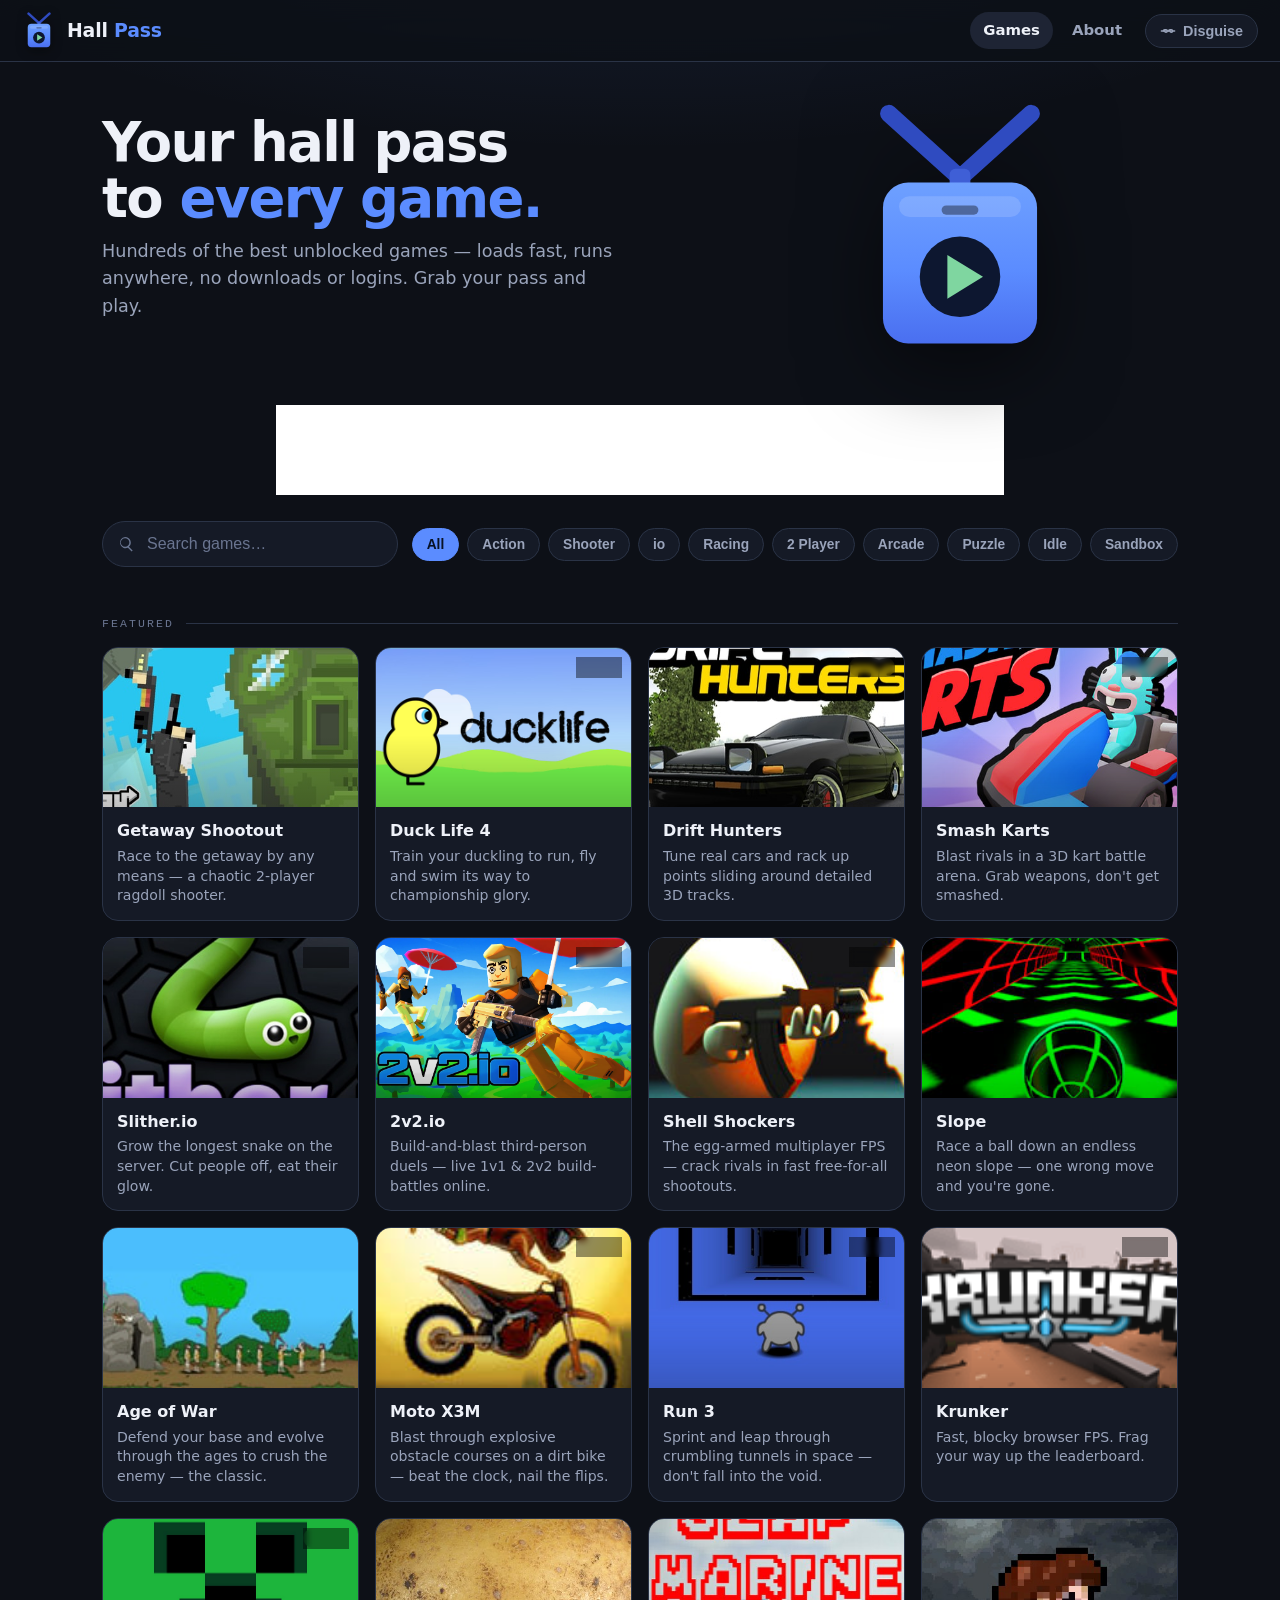
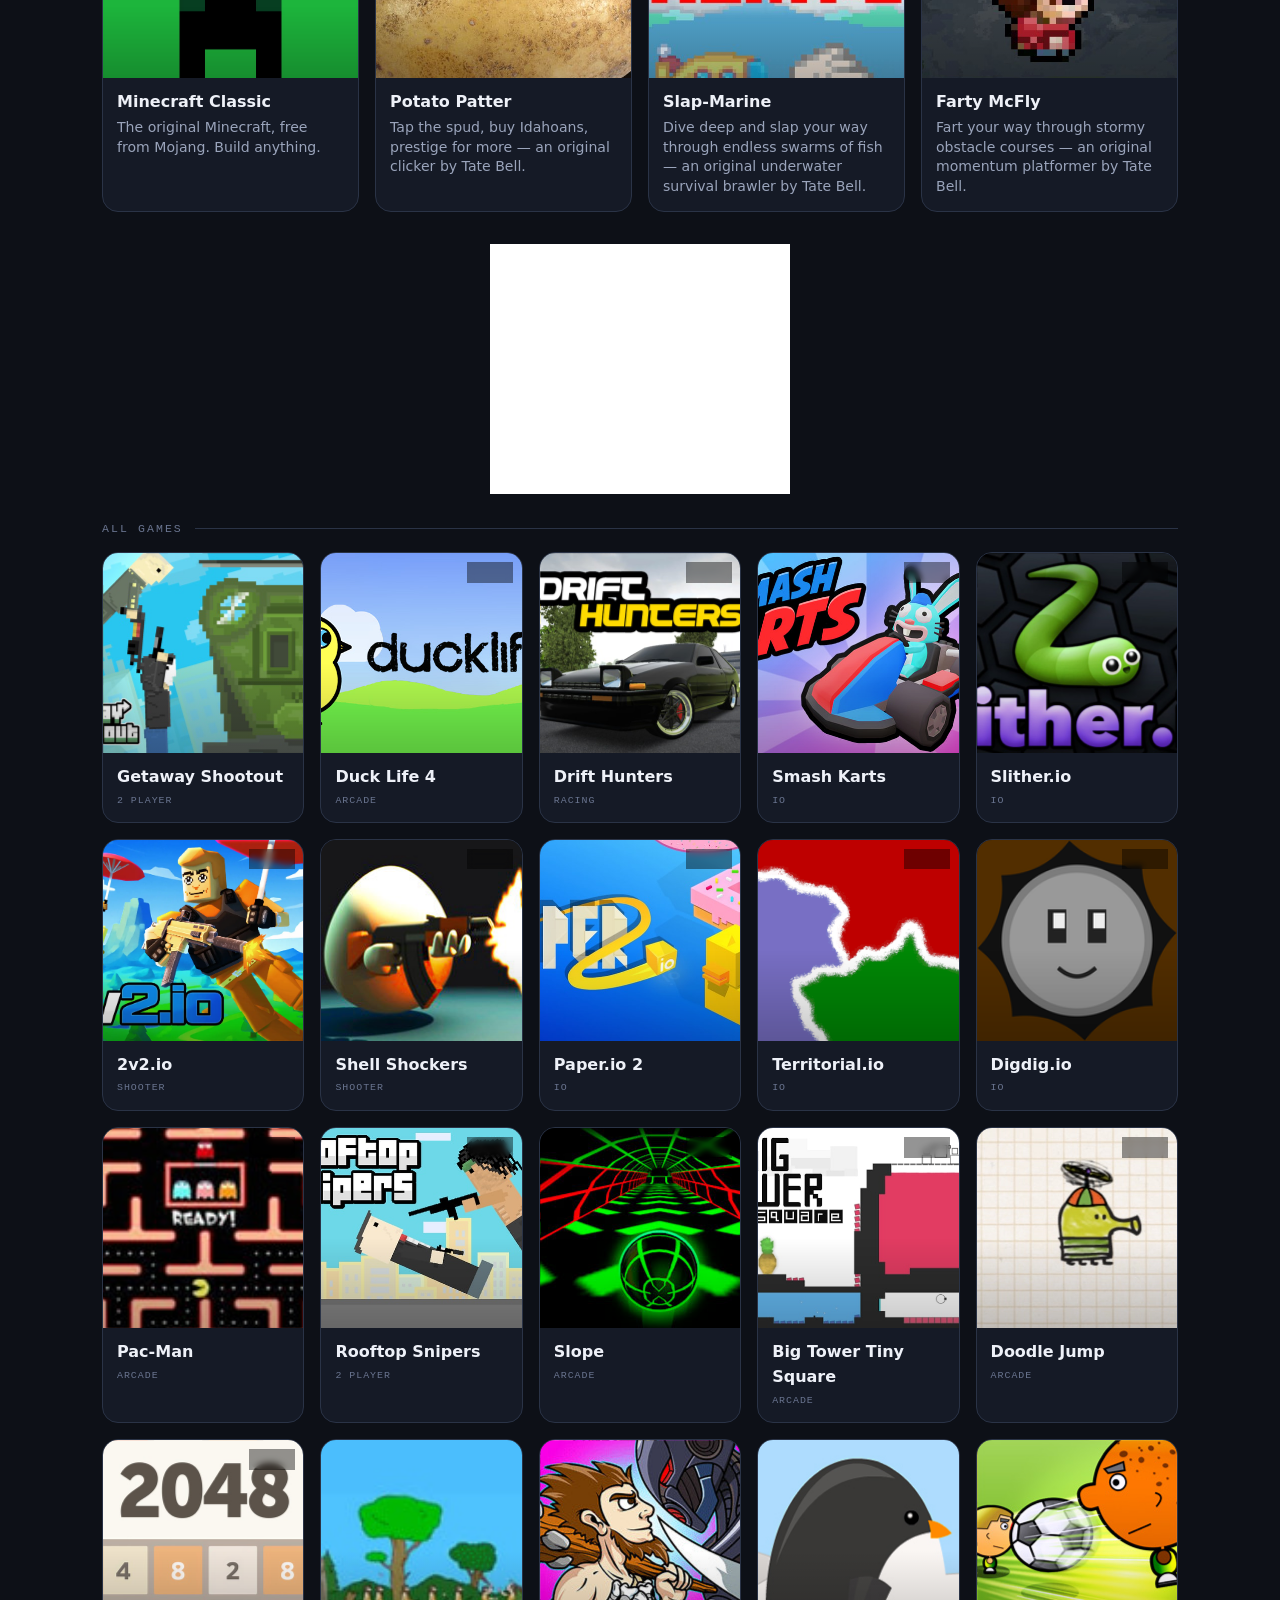
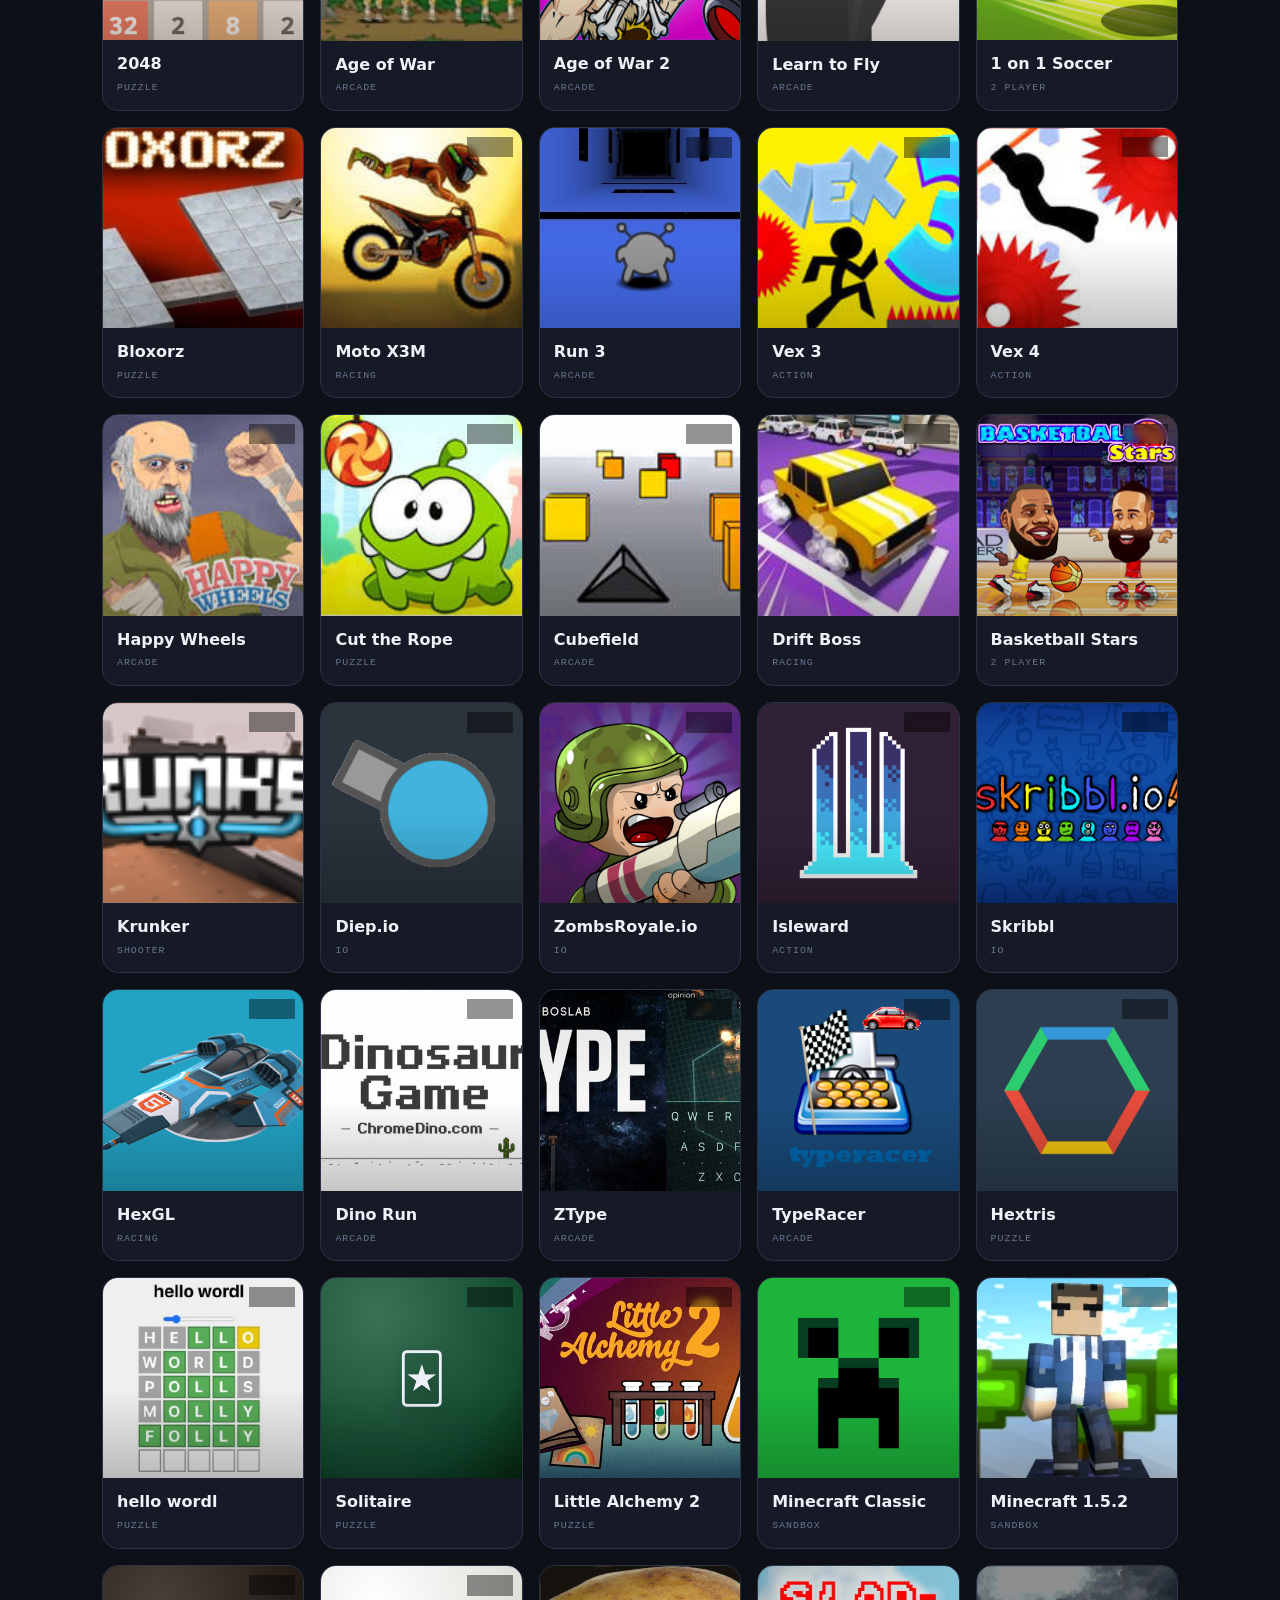
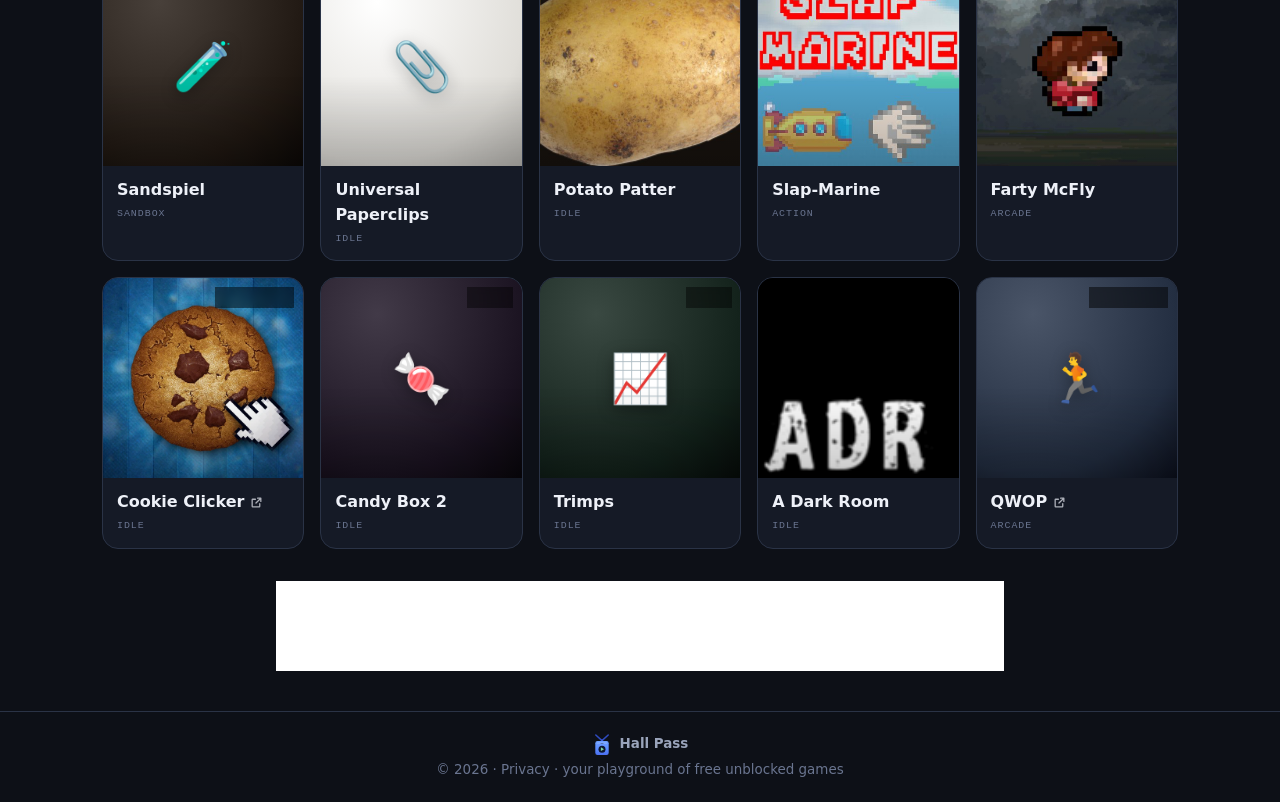
==== index.html @ b9b49747 "Slap-Marine: restore original game speed (cap loop to 20fps startscreen / 15fps gameplay — matches t" ====
<!DOCTYPE html>
<html lang="en">
<head>
  <meta charset="UTF-8" />
  <meta name="viewport" content="width=device-width, initial-scale=1.0" />


  <!-- Hall Pass = the aggressive-SEO arm of the experiment: it DOES target the
       "unblocked games" keyword (the opposite of Reddomo's deliberately neutral wording). -->
  <title>Hall Pass — Unblocked Games, Play Free Online</title>
  <meta name="description" content="Play hundreds of the best unblocked games free at Hall Pass — Getaway Shootout, Duck Life, Krunker, Minecraft Classic and more. No downloads, no sign-up, instant play." />
  <meta name="robots" content="index, follow" />
  <link rel="canonical" href="https://hallpassgames.com/" />
  <meta name="theme-color" content="#0d1017" />

  <!-- Open Graph (link previews for Discord / iMessage / social) -->
  <meta property="og:type" content="website" />
  <meta property="og:site_name" content="Hall Pass" />
  <meta property="og:title" content="Hall Pass — Unblocked Games, Free &amp; Instant" />
  <meta property="og:description" content="Hundreds of the best free unblocked games. Play instantly — no downloads, no sign-up." />
  <meta property="og:url" content="https://hallpassgames.com/" />
  <meta property="og:image" content="https://hallpassgames.com/assets/og.png" />
  <meta property="og:image:width" content="1200" />
  <meta property="og:image:height" content="630" />
  <meta name="twitter:card" content="summary_large_image" />
  <meta name="twitter:title" content="Hall Pass — Unblocked Games" />
  <meta name="twitter:description" content="Hundreds of the best free unblocked games. Play instantly, free." />
  <meta name="twitter:image" content="https://hallpassgames.com/assets/og.png" />

  <link rel="icon" href="assets/logo.svg" />
  <link rel="apple-touch-icon" href="assets/logo.svg" />
  <link rel="manifest" href="manifest.webmanifest" />
  <link rel="stylesheet" href="css/styles.css?v=50" />

  <script type="application/ld+json">
  {
    "@context": "https://schema.org",
    "@type": "WebSite",
    "name": "Hall Pass",
    "url": "https://hallpassgames.com/",
    "description": "Hundreds of free unblocked games you can play instantly in your browser.",
    "potentialAction": {
      "@type": "SearchAction",
      "target": "https://hallpassgames.com/?q={search_term_string}",
      "query-input": "required name=search_term_string"
    }
  }
  </script>
</head>
<body>
  <header class="site-header">
    <a class="brand" href="index.html">
      <img class="brand-logo" src="assets/logo.svg" alt="" />
      <span class="brand-name">Hall<span class="accent"> Pass</span></span>
    </a>
    <nav class="nav">
      <a href="index.html" class="active">Games</a>
      <a href="about.html">About</a>
    </nav>
  </header>

  <main>
    <section class="hero">
      <div class="hero-copy">
        <h1>Your hall pass to <span class="accent">every game.</span></h1>
        <p class="tagline">Hundreds of the best unblocked games — loads fast, runs anywhere, no downloads or logins. Grab your pass and play.</p>
      </div>
      <div class="hero-art">
        <img class="domo" src="assets/logo.svg" alt="Hall Pass logo" />
      </div>
    </section>

    <div class="ad-slot" data-ad="leaderboard" data-ad-label="Leaderboard"></div>

    <div class="controls">
      <div class="search-wrap">
        <input id="search" class="search" type="search" placeholder="Search games…" autocomplete="off" aria-label="Search games" />
      </div>
      <div class="chips" id="chips" role="tablist" aria-label="Categories"></div>
    </div>

    <div id="featured-section">
      <div class="section-label">Featured</div>
      <section class="grid featured" id="featured"></section>
    </div>

    <div class="ad-slot ad-slot--rect" data-ad="rectangle" data-ad-label="Sponsored"></div>

    <div class="section-label" id="all-label">All games</div>
    <section class="grid" id="grid" aria-live="polite"></section>
    <p class="empty" id="empty" hidden>No games match that — try another word.</p>

    <div class="ad-slot" data-ad="leaderboard" data-ad-label="Footer banner"></div>
  </main>

  <footer class="site-footer">
    <span class="foot-brand"><img src="assets/logo.svg" alt="" /> Hall Pass</span>
    <span>© <span id="year"></span> · <a href="privacy.html" style="color:inherit">Privacy</a> · your playground of free unblocked games</span>
  </footer>

  <script src="js/catalog.js?v=50"></script>
  <script src="js/main.js?v=50"></script>
  <script src="js/ads.js?v=50"></script>
  <script src="js/disguise.js?v=2"></script>
</body>
</html>
---- css/styles.css ----
/* ============================================================
   Hall Pass — visual system
   Cool electric-blue dark theme (distinct from Reddomo's warm red).
   ============================================================ */
:root {
  --ground:   #0d1017;
  --ground-2: #151a26;
  --ground-3: #1e2434;
  --line:     #2a3346;
  --line-2:   #384358;
  --text:     #eef1f8;
  --muted:    #9aa4bb;
  --faint:    #6a7590;

  --accent:      #5b8cff;
  --accent-2:    #4a6ff0;
  --accent-deep: #2f4bc0;
  --gold:     #f2b53f;
  --green:    #47c072;

  --radius:   16px;
  --radius-sm: 11px;
  --maxw:     1120px;
  --shadow:   0 2px 4px rgba(0,0,0,.25), 0 22px 48px -26px rgba(0,0,0,.75);
  --shadow-accent: 0 18px 44px -20px rgba(91,140,255,.5);

  --mono: ui-monospace, "SF Mono", "Cascadia Mono", "Roboto Mono", Menlo, Consolas, monospace;
  --sans: system-ui, -apple-system, "Segoe UI", Roboto, "Helvetica Neue", sans-serif;

  font-family: var(--sans);
  color-scheme: dark;
}

* { box-sizing: border-box; }
html { scroll-behavior: smooth; }
body {
  margin: 0;
  background:
    radial-gradient(1200px 500px at 50% -200px, rgba(91,140,255,.16), transparent 70%),
    var(--ground);
  color: var(--text);
  min-height: 100vh;
  display: flex;
  flex-direction: column;
  -webkit-font-smoothing: antialiased;
  line-height: 1.55;
}
a { color: inherit; text-decoration: none; }
img, svg { max-width: 100%; }

/* ---------- Header ---------- */
.site-header {
  position: sticky; top: 0; z-index: 20;
  display: flex; align-items: center; justify-content: space-between;
  padding: 12px 22px;
  background: color-mix(in srgb, var(--ground) 82%, transparent);
  backdrop-filter: blur(12px);
  border-bottom: 1px solid var(--line);
}
.brand { display: flex; align-items: center; gap: 11px; font-weight: 800; }
.brand-logo { width: 34px; height: 37px; display: block; filter: drop-shadow(0 3px 6px rgba(0,0,0,.4)); }
.brand-name { font-size: 1.18rem; letter-spacing: -.01em; }
.brand-name .accent { color: var(--accent); }
.nav { display: flex; gap: 6px; align-items: center; }
.nav a {
  color: var(--muted); font-weight: 600; font-size: .93rem;
  padding: 7px 13px; border-radius: 999px; transition: color .15s, background .15s;
}
.nav a:hover { color: var(--text); background: var(--ground-2); }
.nav a.active { color: var(--text); background: var(--ground-3); }

/* ---------- Layout ---------- */
main { flex: 1; width: 100%; max-width: var(--maxw); margin: 0 auto; padding: 0 22px; }

/* ---------- Hero ---------- */
.hero {
  display: grid; grid-template-columns: 1.4fr 1fr; align-items: center; gap: 30px;
  padding: 40px 0 30px;
}
.hero-copy h1 {
  font-size: clamp(2.2rem, 5.5vw, 3.4rem); line-height: 1.02; margin: 0 0 12px;
  letter-spacing: -.03em; font-weight: 800; text-wrap: balance;
}
.hero-copy h1 .accent { color: var(--accent); }
.hero-copy .tagline { color: var(--muted); font-size: 1.1rem; margin: 0 0 22px; max-width: 46ch; }
.hero-art { display: flex; justify-content: center; }
.hero-art .domo {
  width: min(230px, 60vw); height: auto;
  filter: drop-shadow(0 24px 40px rgba(0,0,0,.5));
  animation: bob 4s ease-in-out infinite;
}
@keyframes bob { 0%,100% { transform: translateY(0) rotate(-1deg); } 50% { transform: translateY(-12px) rotate(1deg); } }
@media (prefers-reduced-motion: reduce) { .hero-art .domo { animation: none; } }

/* ---------- Search + chips ---------- */
.controls { display: flex; flex-wrap: wrap; gap: 14px; align-items: center; padding: 6px 0 22px; }
.search-wrap { position: relative; flex: 1; min-width: 220px; }
.search {
  width: 100%; padding: 13px 16px 13px 44px; font-size: 1rem; color: var(--text);
  background: var(--ground-2); border: 1px solid var(--line); border-radius: 999px; outline: none;
  transition: border-color .15s, box-shadow .15s;
}
.search::placeholder { color: var(--faint); }
.search:focus { border-color: var(--accent); box-shadow: 0 0 0 4px rgba(91,140,255,.14); }
.search-wrap::before {
  content: ""; position: absolute; left: 16px; top: 50%; width: 17px; height: 17px; transform: translateY(-50%);
  background: var(--faint);
  -webkit-mask: url("data:image/svg+xml;utf8,<svg xmlns='http://www.w3.org/2000/svg' viewBox='0 0 24 24'><path fill='black' d='M10 2a8 8 0 015.3 14l5.4 5.3-1.4 1.4-5.3-5.4A8 8 0 1110 2zm0 2a6 6 0 100 12 6 6 0 000-12z'/></svg>") center/contain no-repeat;
          mask: url("data:image/svg+xml;utf8,<svg xmlns='http://www.w3.org/2000/svg' viewBox='0 0 24 24'><path fill='black' d='M10 2a8 8 0 015.3 14l5.4 5.3-1.4 1.4-5.3-5.4A8 8 0 1110 2zm0 2a6 6 0 100 12 6 6 0 000-12z'/></svg>") center/contain no-repeat;
}
.chips { display: flex; flex-wrap: wrap; gap: 8px; }
.chip {
  font-size: .86rem; font-weight: 600; color: var(--muted); cursor: pointer;
  padding: 8px 14px; border-radius: 999px; background: var(--ground-2);
  border: 1px solid var(--line); transition: all .14s; white-space: nowrap;
}
.chip:hover { color: var(--text); border-color: var(--line-2); }
.chip.active { color: #081226; background: var(--accent); border-color: var(--accent); }

/* ---------- Section label ---------- */
.section-label {
  display: flex; align-items: center; gap: 12px; margin: 26px 0 14px;
  font-family: var(--mono); font-size: .72rem; letter-spacing: .18em; text-transform: uppercase; color: var(--faint);
}
.section-label::after { content: ""; flex: 1; height: 1px; background: var(--line); }

/* ---------- Grid ---------- */
.grid { display: grid; grid-template-columns: repeat(auto-fill, minmax(168px, 1fr)); gap: 16px; padding-bottom: 12px; }
.grid.featured { grid-template-columns: repeat(auto-fill, minmax(240px, 1fr)); }

.tile {
  position: relative; display: flex; flex-direction: column;
  background: var(--ground-2); border: 1px solid var(--line); border-radius: var(--radius);
  overflow: hidden; transition: transform .14s ease, border-color .14s ease, box-shadow .14s ease;
}
.tile:hover { transform: translateY(-5px); border-color: var(--line-2); box-shadow: var(--shadow); }
.tile:focus-visible { outline: 3px solid var(--accent); outline-offset: 2px; }
.tile.big:hover { box-shadow: var(--shadow-accent); border-color: color-mix(in srgb, var(--accent) 55%, var(--line)); }

.tile-art {
  aspect-ratio: 1 / 1; position: relative; display: flex; align-items: center; justify-content: center;
  background-size: cover; background-position: center; overflow: hidden;
}
.tile.big .tile-art { aspect-ratio: 16 / 10; }
.tile-art .letter {
  font-size: 3.2rem; font-weight: 800; color: rgba(255,255,255,.92);
  text-shadow: 0 3px 10px rgba(0,0,0,.25);
}
.tile-art .emoji {
  font-size: 3rem; line-height: 1;
  filter: drop-shadow(0 4px 8px rgba(0,0,0,.35));
  transition: transform .16s ease;
}
.tile.big .tile-art .emoji { font-size: 4.2rem; }
.tile:hover .tile-art .emoji { transform: scale(1.12) rotate(-4deg); }
.tile-art::after {
  content: ""; position: absolute; inset: 0;
  background: linear-gradient(180deg, transparent 55%, rgba(0,0,0,.22));
  pointer-events: none;
}
.tile-art .thumb-domo { width: 46%; height: auto; opacity: .95; }
.tile-badge {
  position: absolute; top: 9px; right: 9px; font-family: var(--mono); font-size: .58rem; font-weight: 700;
  letter-spacing: .08em; text-transform: uppercase; padding: 3px 7px; border-radius: 999px;
  background: rgba(0,0,0,.42); color: #fff; backdrop-filter: blur(3px);
}
.tile-badge.ext { background: rgba(0,0,0,.5); }
.tile-info { padding: 12px 14px 14px; display: flex; flex-direction: column; gap: 3px; }
.tile-title { font-weight: 700; font-size: 1rem; display: flex; align-items: center; gap: 6px; }
.tile-title .ico { width: 13px; height: 13px; opacity: .7; }
.tile-blurb { font-size: .82rem; color: var(--muted); line-height: 1.4; }
.tile.big .tile-blurb { font-size: .88rem; }
.tile-cat { font-family: var(--mono); font-size: .62rem; letter-spacing: .1em; text-transform: uppercase; color: var(--faint); }

.empty { color: var(--muted); padding: 26px 0 60px; text-align: center; }

/* ---------- Player ---------- */
.player-main { display: flex; flex-direction: column; padding: 18px 0 34px; }
.player-bar { display: flex; align-items: flex-end; justify-content: space-between; gap: 16px; margin-bottom: 14px; }
.player-heading { display: flex; flex-direction: column; gap: 2px; }
.player-cat { font-family: var(--mono); font-size: .66rem; letter-spacing: .14em; text-transform: uppercase; color: var(--accent); }
.player-title { font-size: 1.6rem; margin: 0; letter-spacing: -.02em; }
.player-blurb { color: var(--muted); font-size: .92rem; margin: 2px 0 0; }
.btn {
  background: var(--accent); color: #081226; border: none; padding: 10px 18px; border-radius: 999px;
  font-weight: 700; font-size: .9rem; cursor: pointer; transition: filter .14s, transform .05s;
  display: inline-flex; align-items: center; gap: 7px; white-space: nowrap;
}
.btn:hover { filter: brightness(1.08); }
.btn:active { transform: translateY(1px); }
.btn.ghost { background: var(--ground-3); color: var(--text); border: 1px solid var(--line-2); }
.player-frame {
  width: 100%; aspect-ratio: 16 / 10; background: #000;
  border: 1px solid var(--line); border-radius: var(--radius); overflow: hidden; box-shadow: var(--shadow);
}
.player-frame:fullscreen { border-radius: 0; aspect-ratio: auto; height: 100%; border: none; }
.player-frame iframe { width: 100%; height: 100%; border: 0; display: block; }
.player-tip { color: var(--faint); font-size: .82rem; margin-top: 12px; text-align: center; }
.player-fallback {
  margin: 10px auto 0; text-align: center; font-size: .85rem; color: var(--muted);
  background: rgba(91,140,255,.08); border: 1px solid var(--line);
  border-radius: var(--radius); padding: 9px 14px; max-width: 620px;
}
.player-fallback a {
  color: var(--accent); font-weight: 600; white-space: nowrap; margin-left: 4px;
}
.player-fallback a:hover { text-decoration: underline; }

/* ---------- Prose / About ---------- */
.prose { max-width: 660px; padding: 40px 0 60px; }
.prose h1 { font-size: 2.1rem; letter-spacing: -.02em; margin: 0 0 6px; }
.prose .lead { color: var(--muted); font-size: 1.1rem; margin: 0 0 26px; }
.prose h2 { font-size: 1.15rem; margin: 30px 0 8px; }
.prose p { color: var(--muted); line-height: 1.75; }
.prose .domo-inline { width: 120px; float: right; margin: 0 0 10px 20px; }

/* ---------- Footer ---------- */
.site-footer {
  border-top: 1px solid var(--line); margin-top: 20px; padding: 22px;
  color: var(--faint); font-size: .84rem; text-align: center;
  display: flex; flex-direction: column; gap: 4px; align-items: center;
}
.site-footer .foot-brand { display: flex; align-items: center; gap: 8px; color: var(--muted); font-weight: 600; }
.site-footer .foot-brand img { width: 20px; }

/* ---------- Responsive ---------- */
@media (max-width: 780px) {
  .hero { grid-template-columns: 1fr; text-align: center; padding: 26px 0 18px; }
  .hero-copy .tagline { margin-left: auto; margin-right: auto; }
  .hero-art { order: -1; }
  .hero-art .domo { width: min(150px, 42vw); }
}
@media (max-width: 520px) {
  .grid { grid-template-columns: repeat(auto-fill, minmax(140px, 1fr)); gap: 12px; }
  .player-bar { flex-direction: column; align-items: stretch; }
  .player-title { font-size: 1.35rem; }
}

/* ---------- Ad slots (Adsterra) ---------- */
.ad-slot { display: flex; align-items: center; justify-content: center; width: 100%; margin: 20px auto; overflow: hidden; }
.ad-slot--placeholder {
  flex-direction: column; gap: 6px; max-width: 760px;
  border: 1px dashed var(--line-2); border-radius: var(--radius-sm);
  background: var(--ground-2); color: var(--faint); text-align: center; padding: 14px;
  font-size: .78rem; line-height: 1.4;
}
.ad-slot__tag {
  font-family: var(--mono); font-size: .56rem; letter-spacing: .12em; text-transform: uppercase;
  color: var(--faint); border: 1px solid var(--line-2); border-radius: 999px; padding: 2px 8px;
}
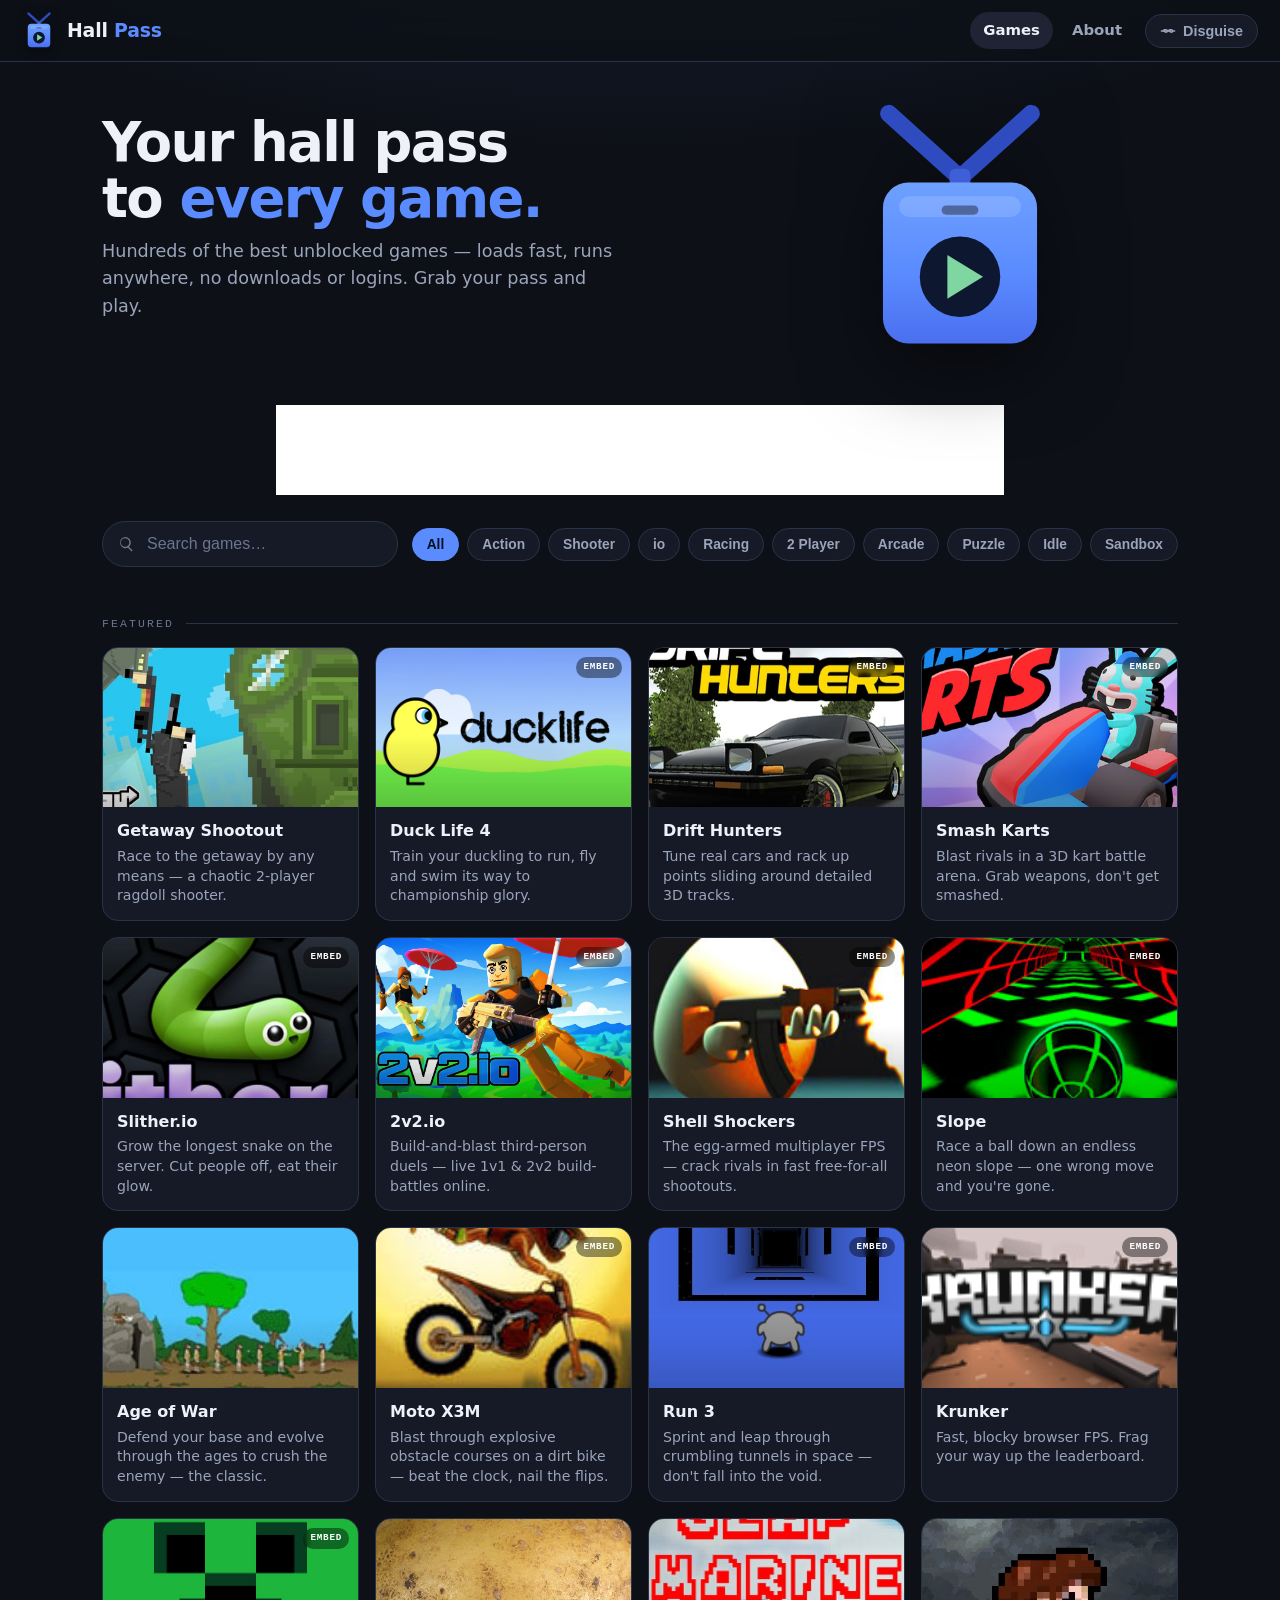
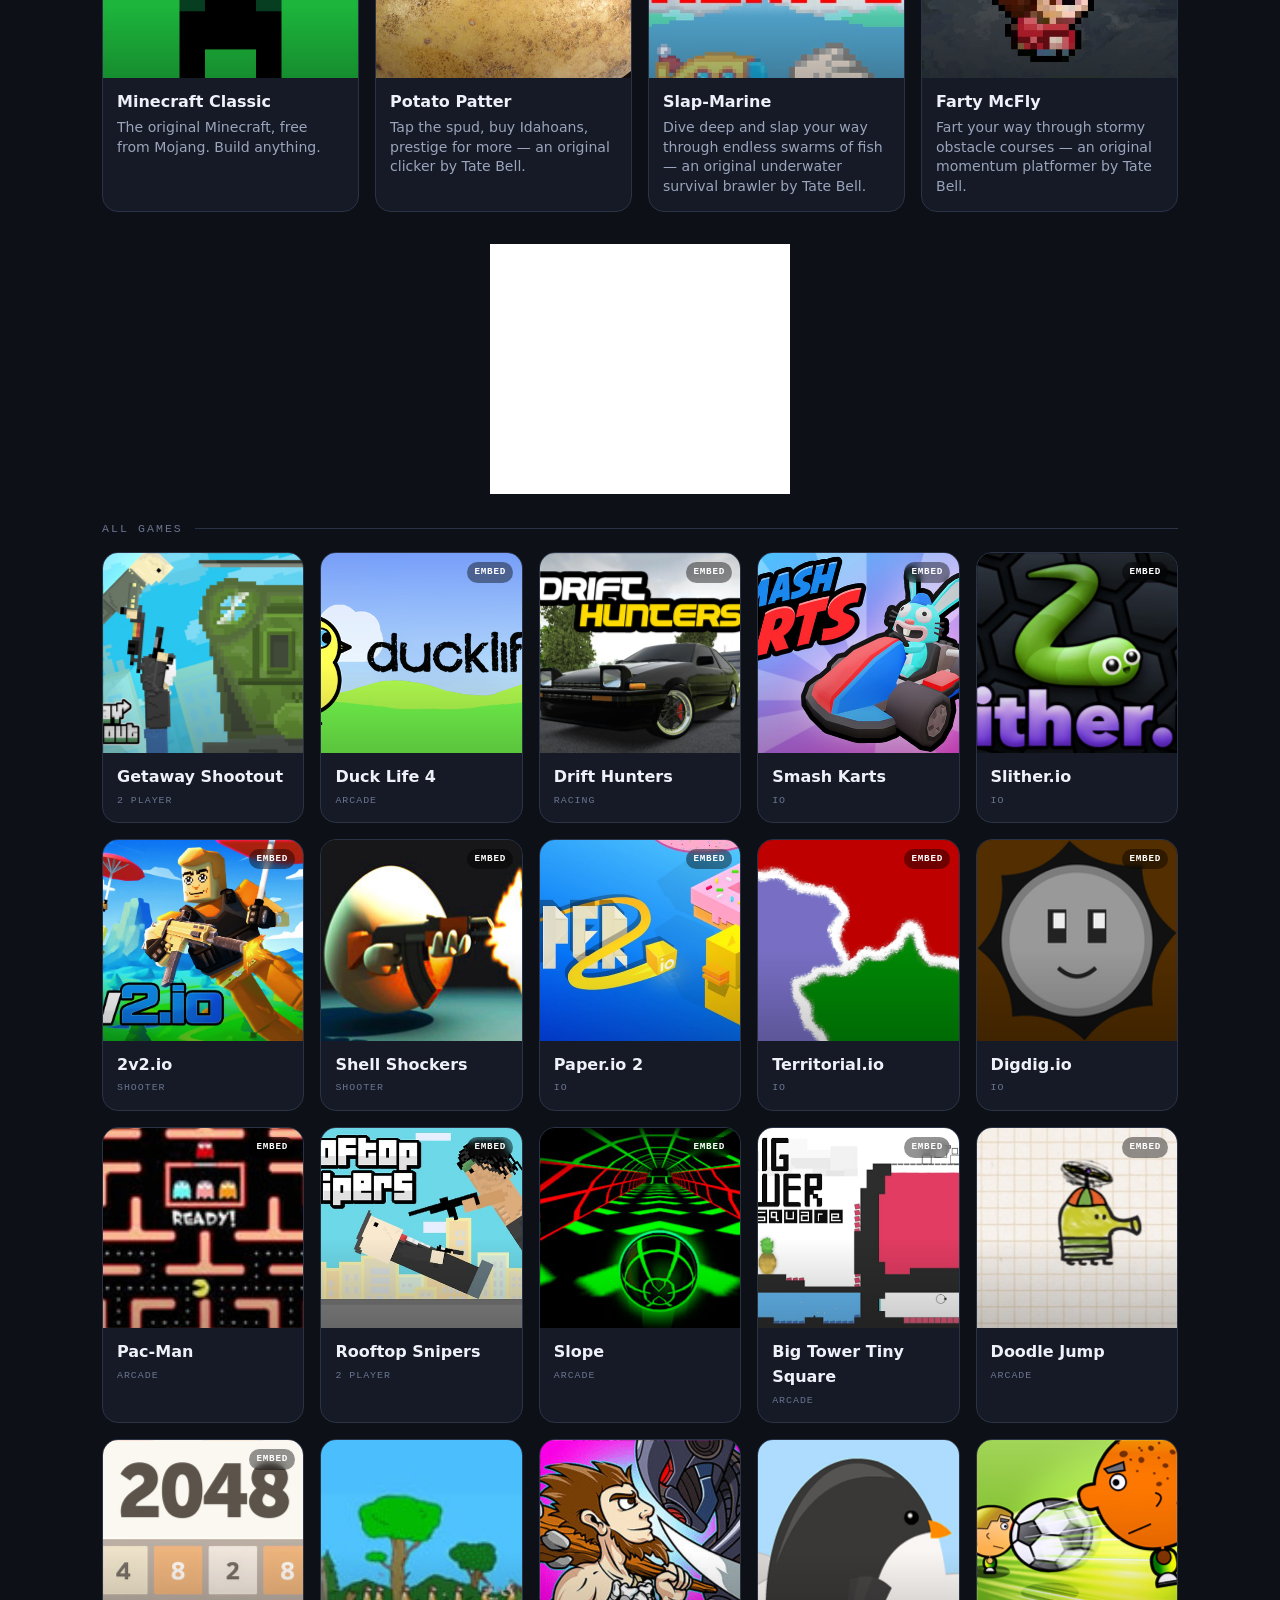
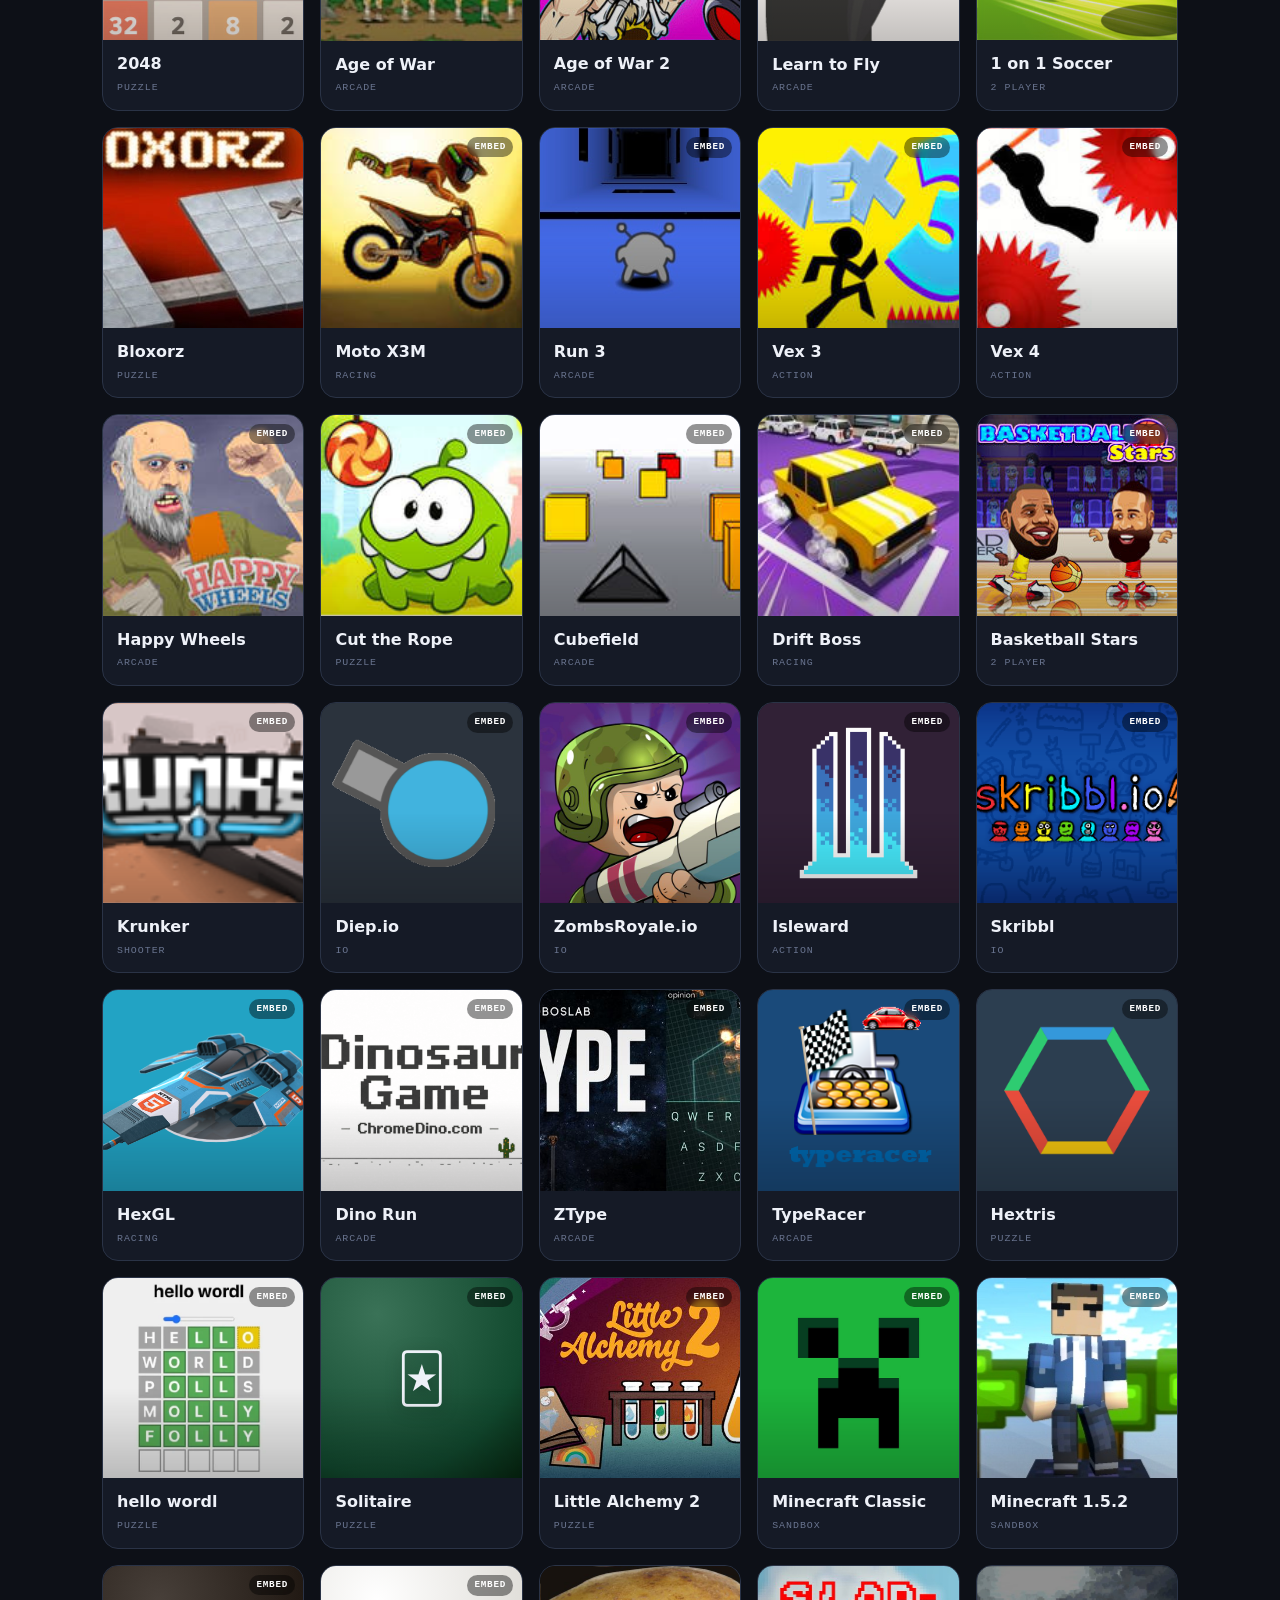
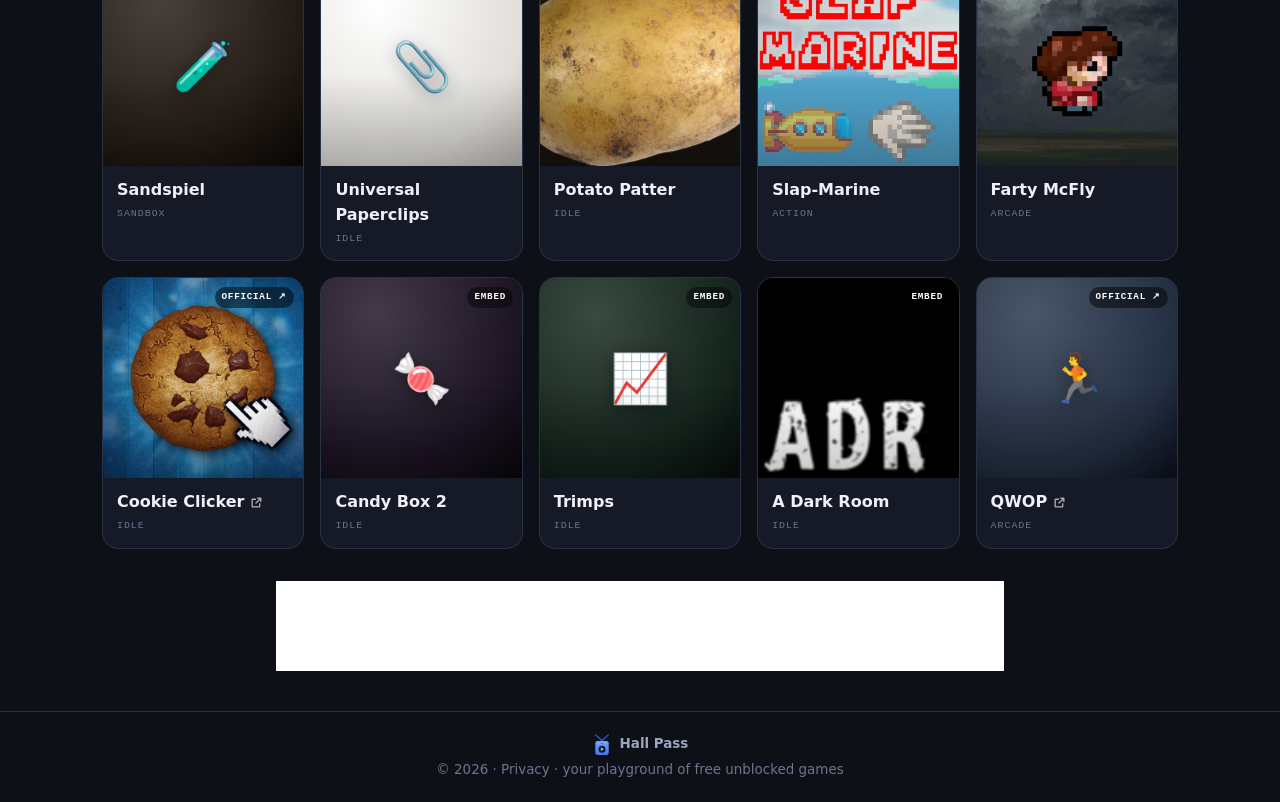
==== commit 3b6a2ba0: "Slap-Marine: smooth 30fps at correct speed (movement*DT + doubled timers); bundle -v5, v=51 Co-Autho" ====
--- a/index.html
+++ b/index.html
@@ -30,7 +30,7 @@
   <link rel="icon" href="assets/logo.svg" />
   <link rel="apple-touch-icon" href="assets/logo.svg" />
   <link rel="manifest" href="manifest.webmanifest" />
-  <link rel="stylesheet" href="css/styles.css?v=50" />
+  <link rel="stylesheet" href="css/styles.css?v=51" />
 
   <script type="application/ld+json">
   {
@@ -98,9 +98,9 @@
     <span>© <span id="year"></span> · <a href="privacy.html" style="color:inherit">Privacy</a> · your playground of free unblocked games</span>
   </footer>
 
-  <script src="js/catalog.js?v=50"></script>
-  <script src="js/main.js?v=50"></script>
-  <script src="js/ads.js?v=50"></script>
+  <script src="js/catalog.js?v=51"></script>
+  <script src="js/main.js?v=51"></script>
+  <script src="js/ads.js?v=51"></script>
   <script src="js/disguise.js?v=2"></script>
 </body>
 </html>
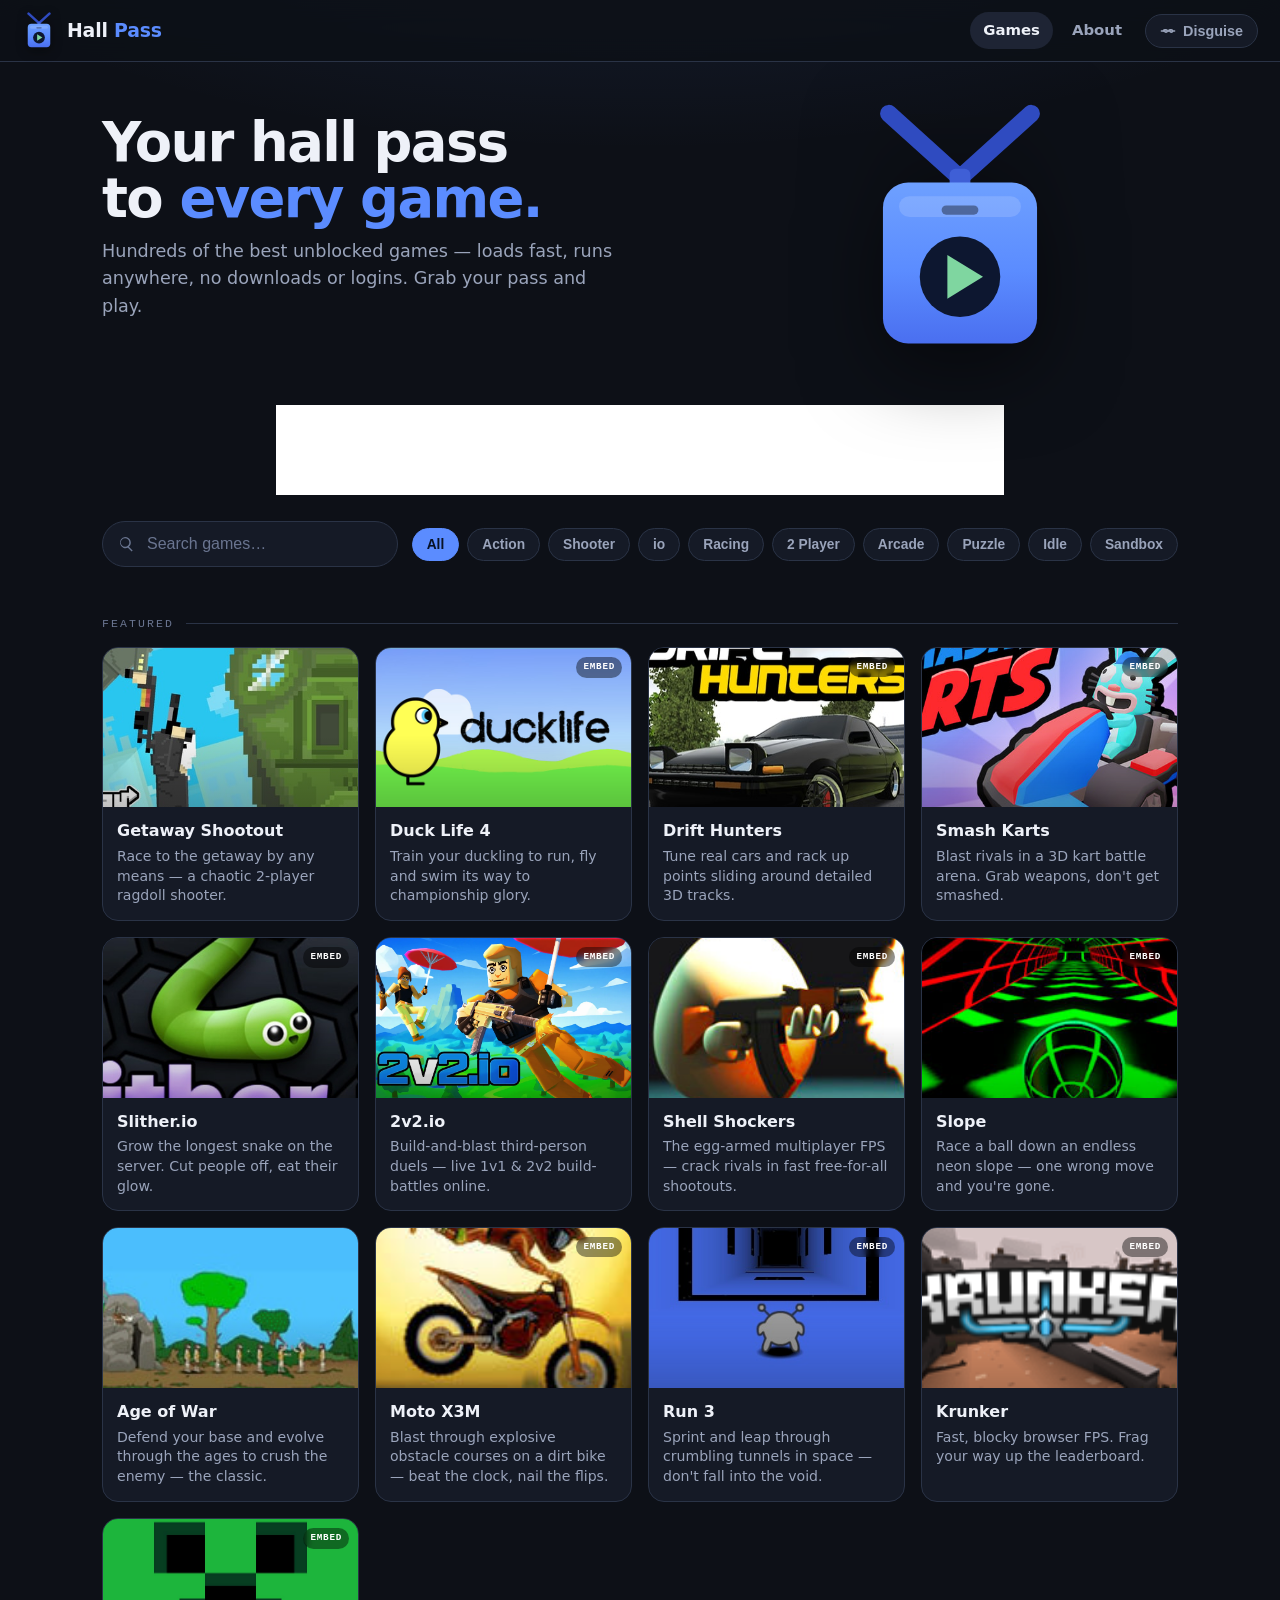
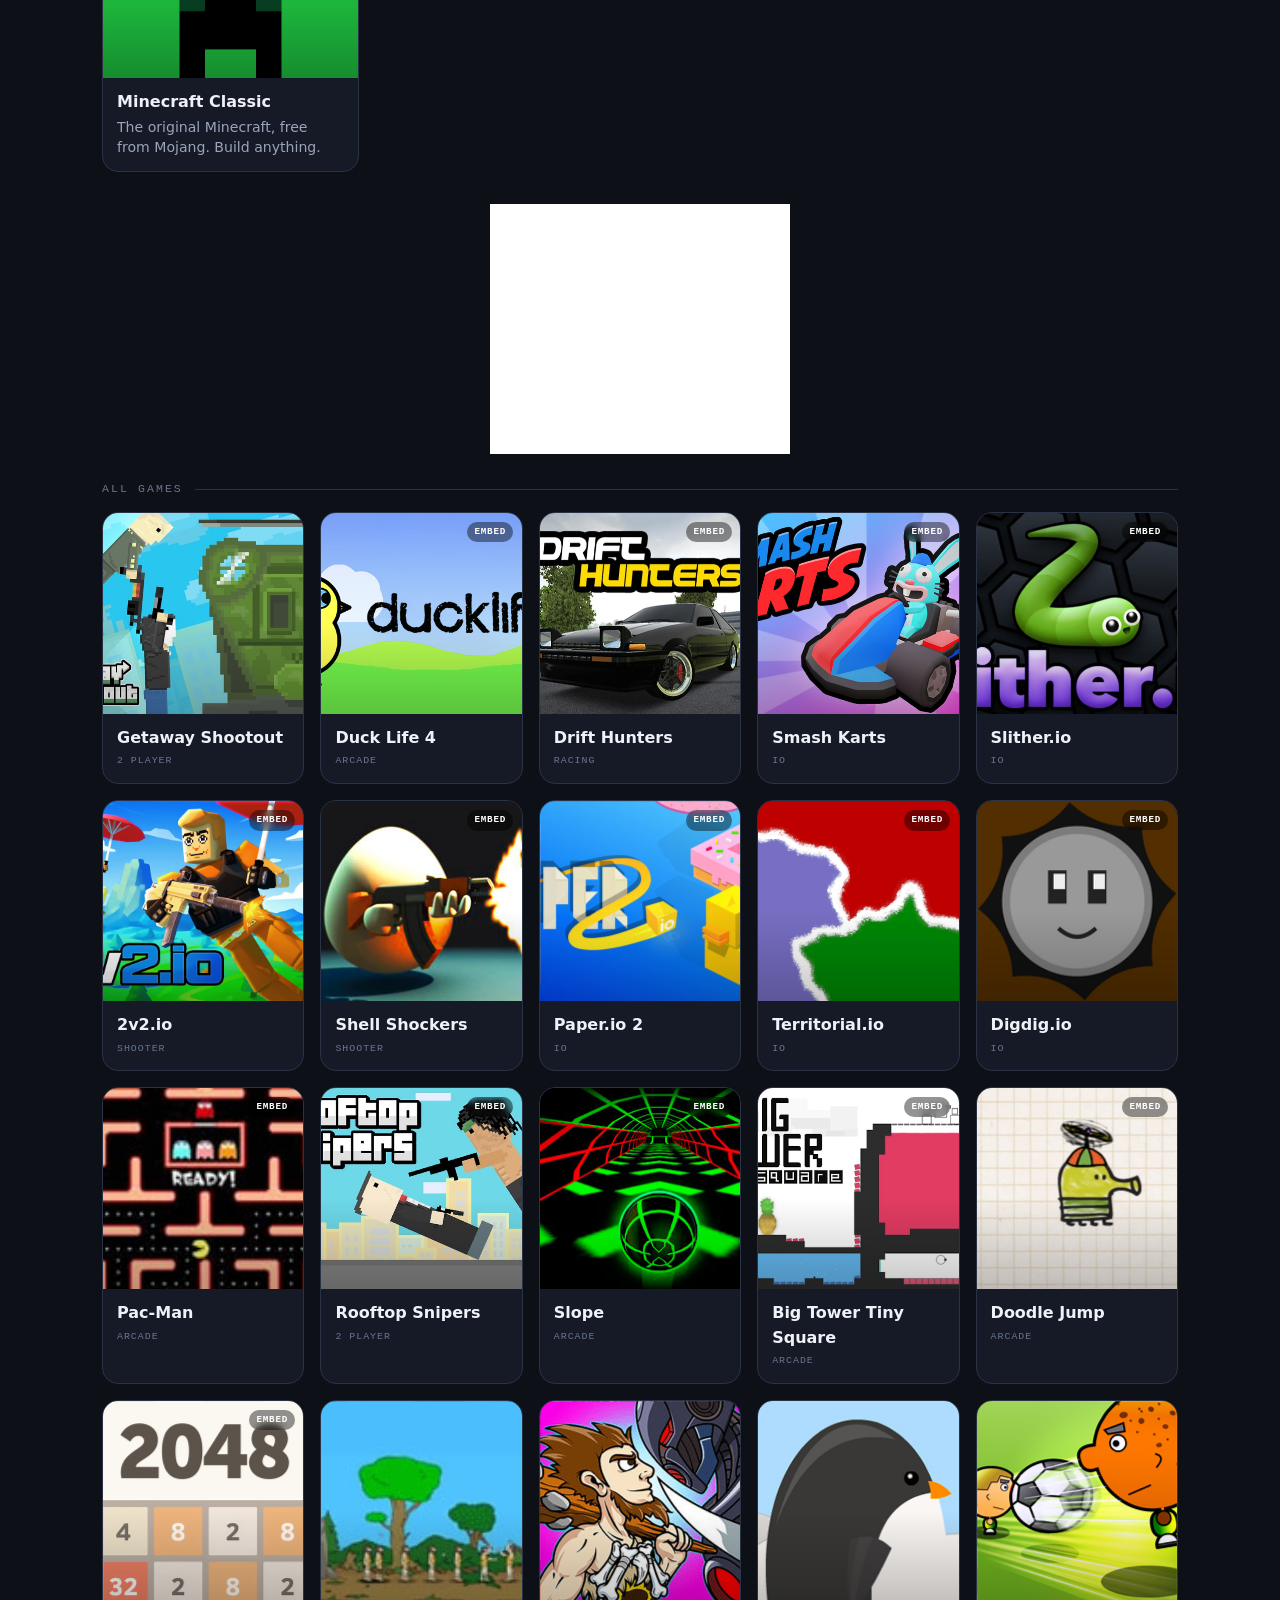
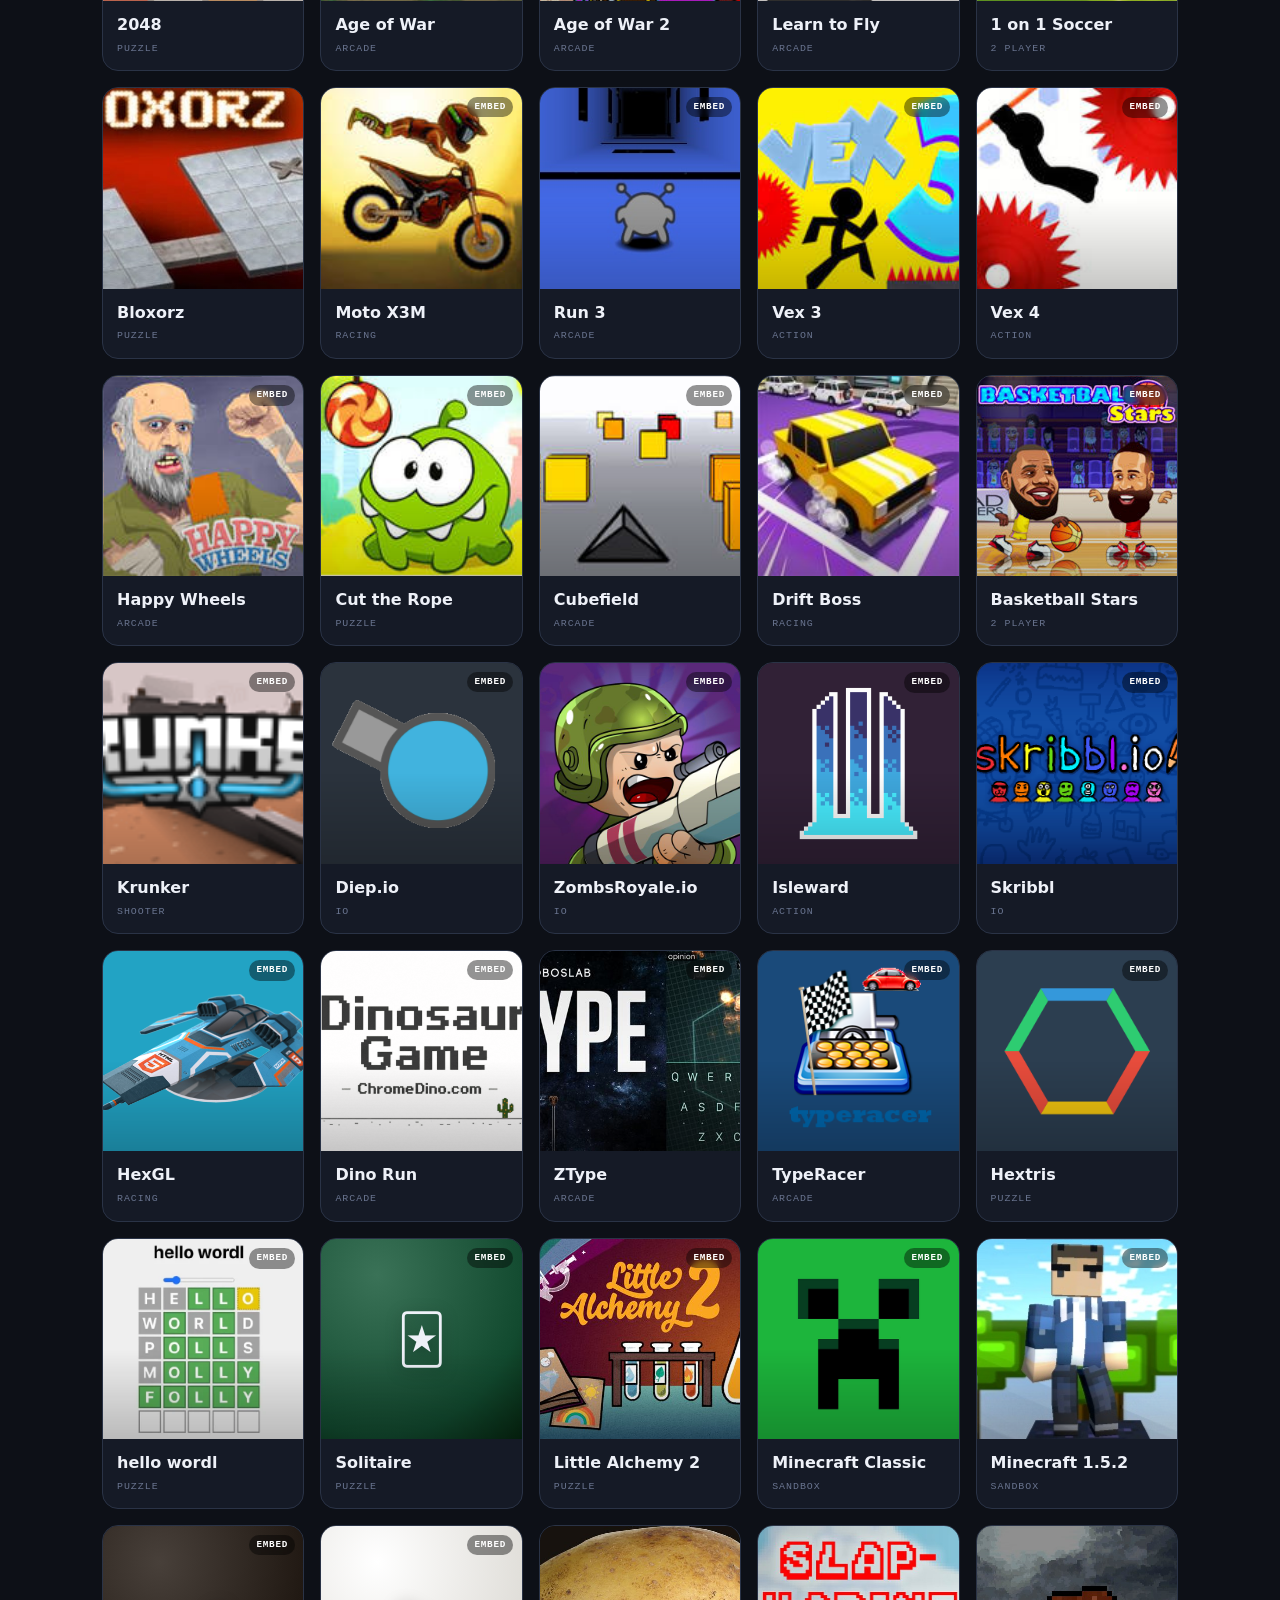
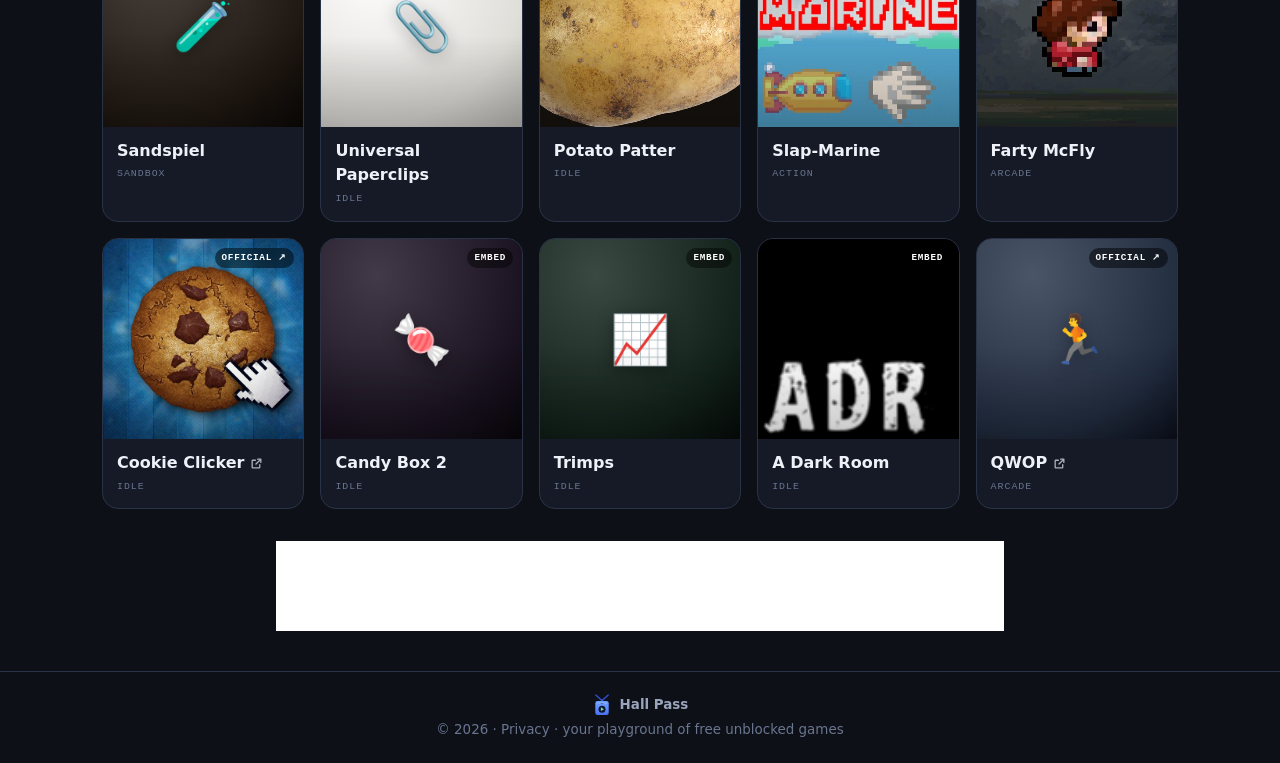
==== commit e40a41b5: "Remove original games from featured row (keep in main grid) The three originals (Slap-Marine, Farty " ====
--- a/index.html
+++ b/index.html
@@ -30,7 +30,7 @@
   <link rel="icon" href="assets/logo.svg" />
   <link rel="apple-touch-icon" href="assets/logo.svg" />
   <link rel="manifest" href="manifest.webmanifest" />
-  <link rel="stylesheet" href="css/styles.css?v=51" />
+  <link rel="stylesheet" href="css/styles.css?v=52" />
 
   <script type="application/ld+json">
   {
@@ -98,9 +98,9 @@
     <span>© <span id="year"></span> · <a href="privacy.html" style="color:inherit">Privacy</a> · your playground of free unblocked games</span>
   </footer>
 
-  <script src="js/catalog.js?v=51"></script>
-  <script src="js/main.js?v=51"></script>
-  <script src="js/ads.js?v=51"></script>
+  <script src="js/catalog.js?v=53"></script>
+  <script src="js/main.js?v=52"></script>
+  <script src="js/ads.js?v=52"></script>
   <script src="js/disguise.js?v=2"></script>
 </body>
 </html>
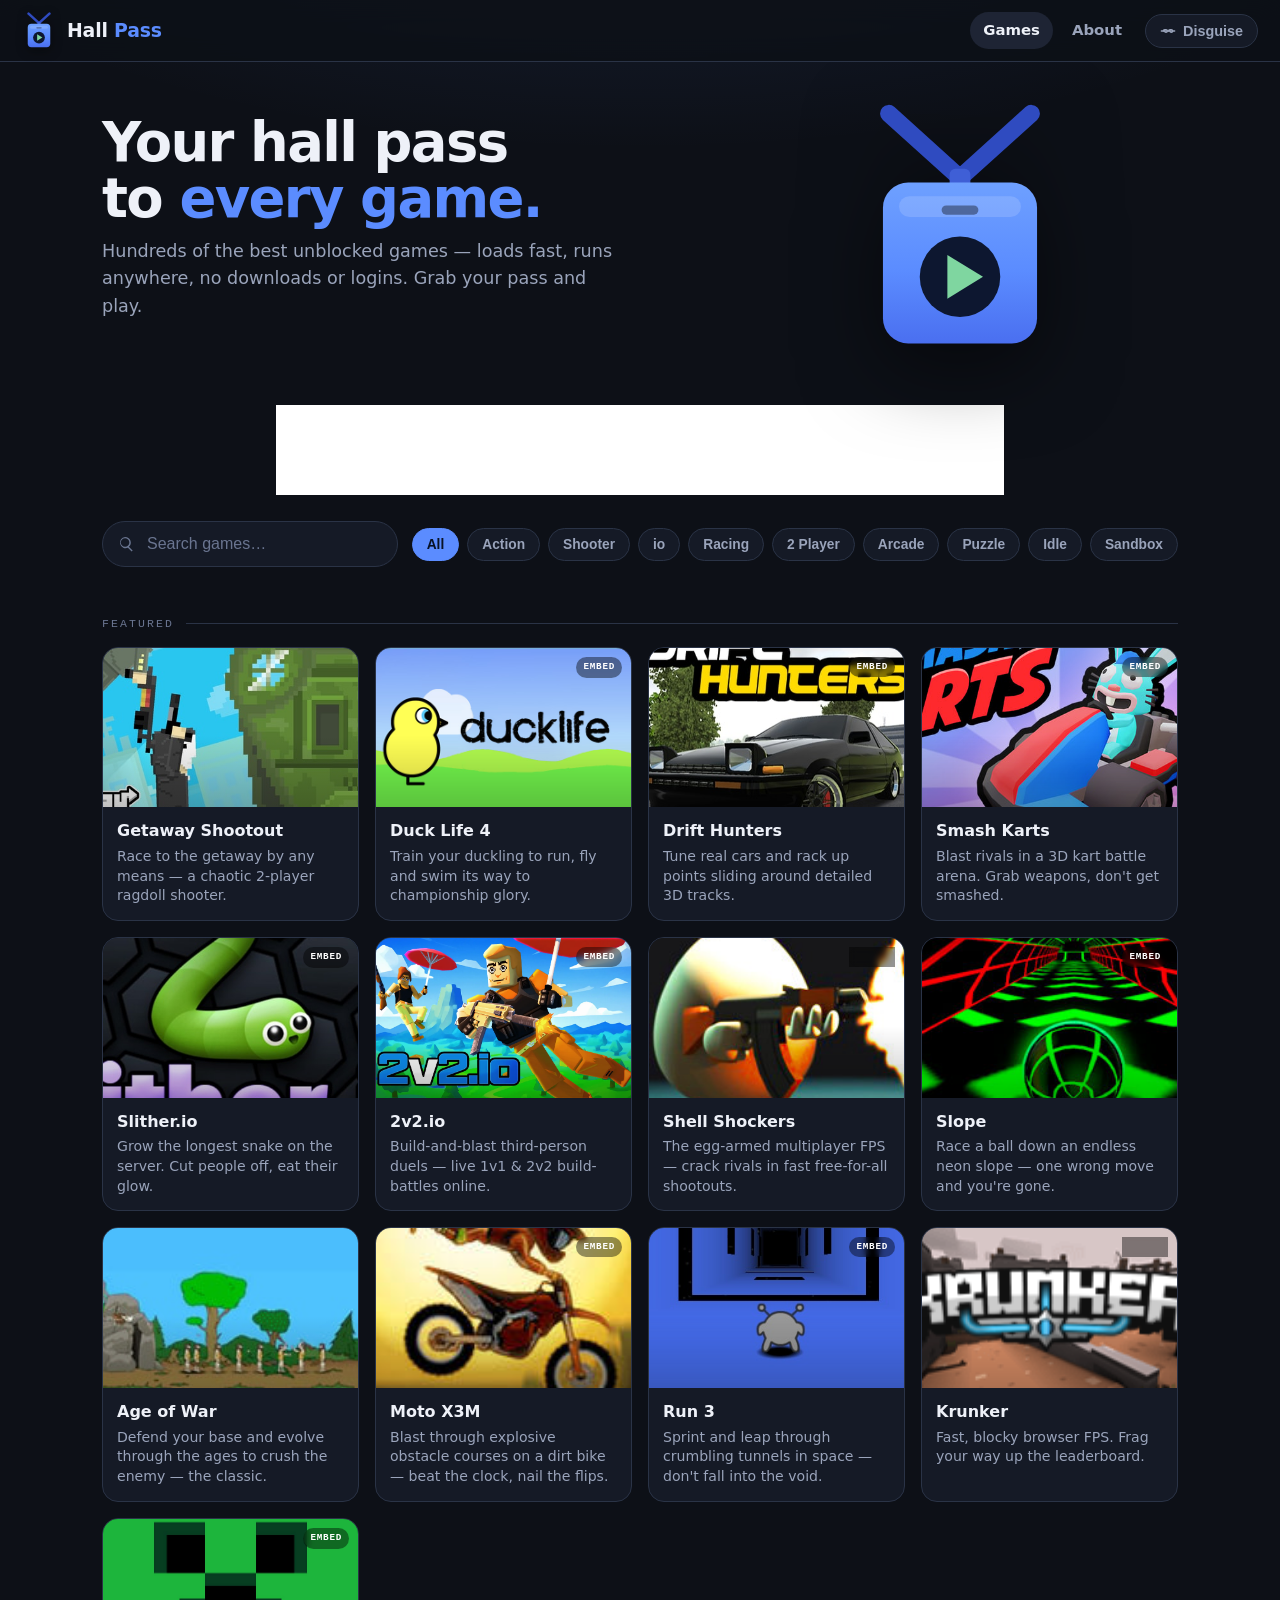
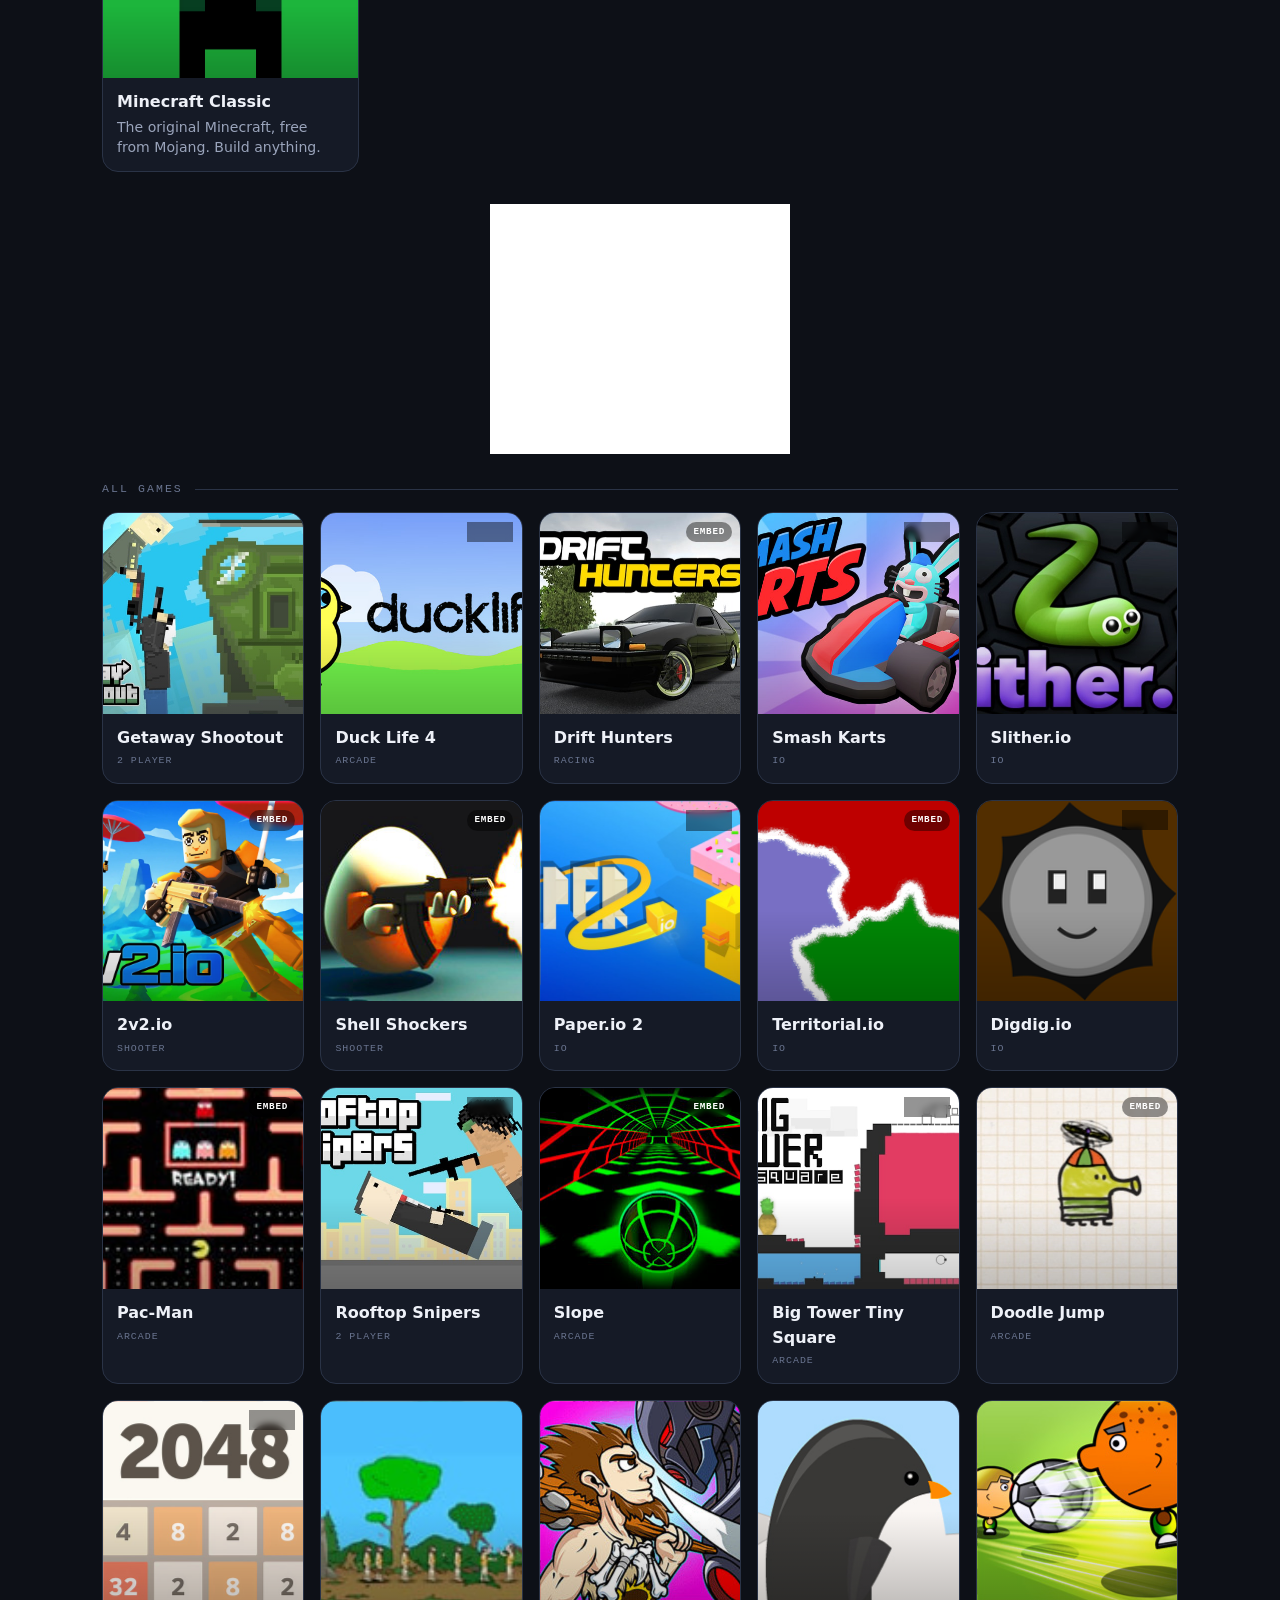
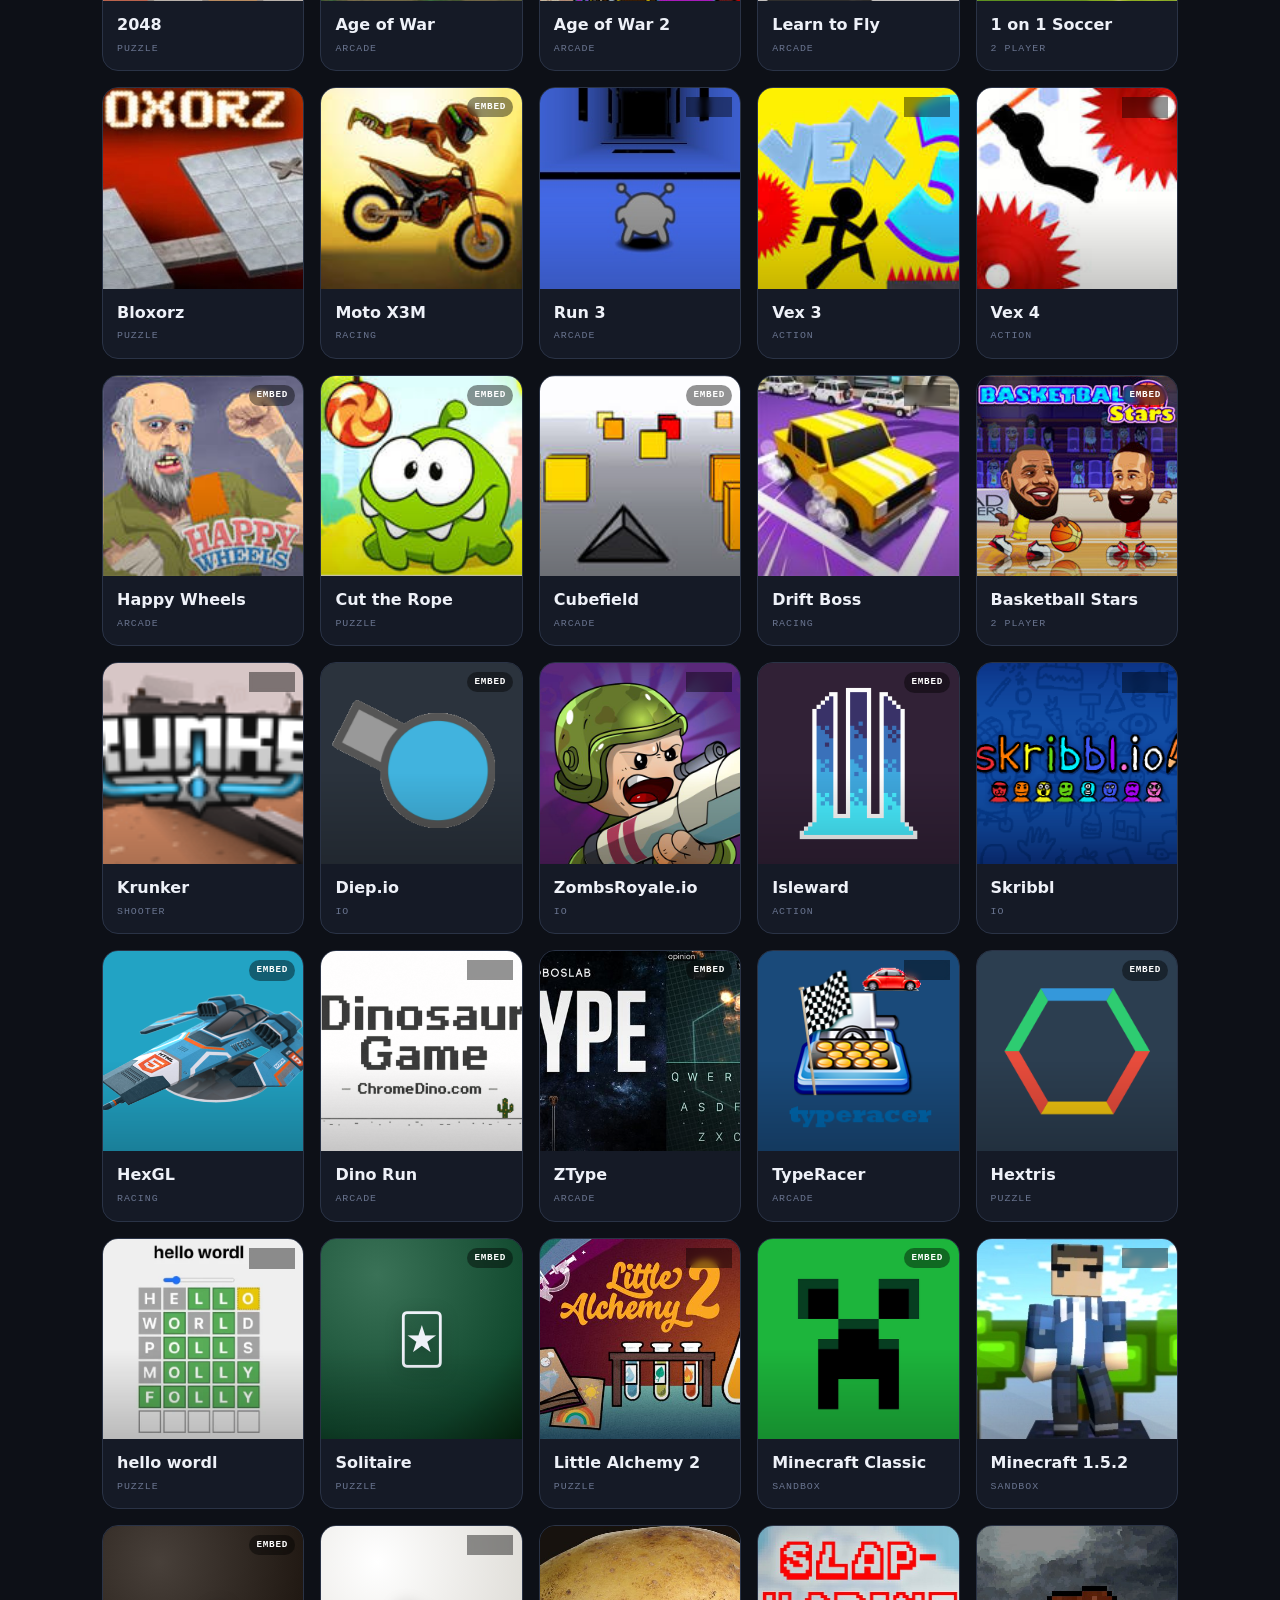
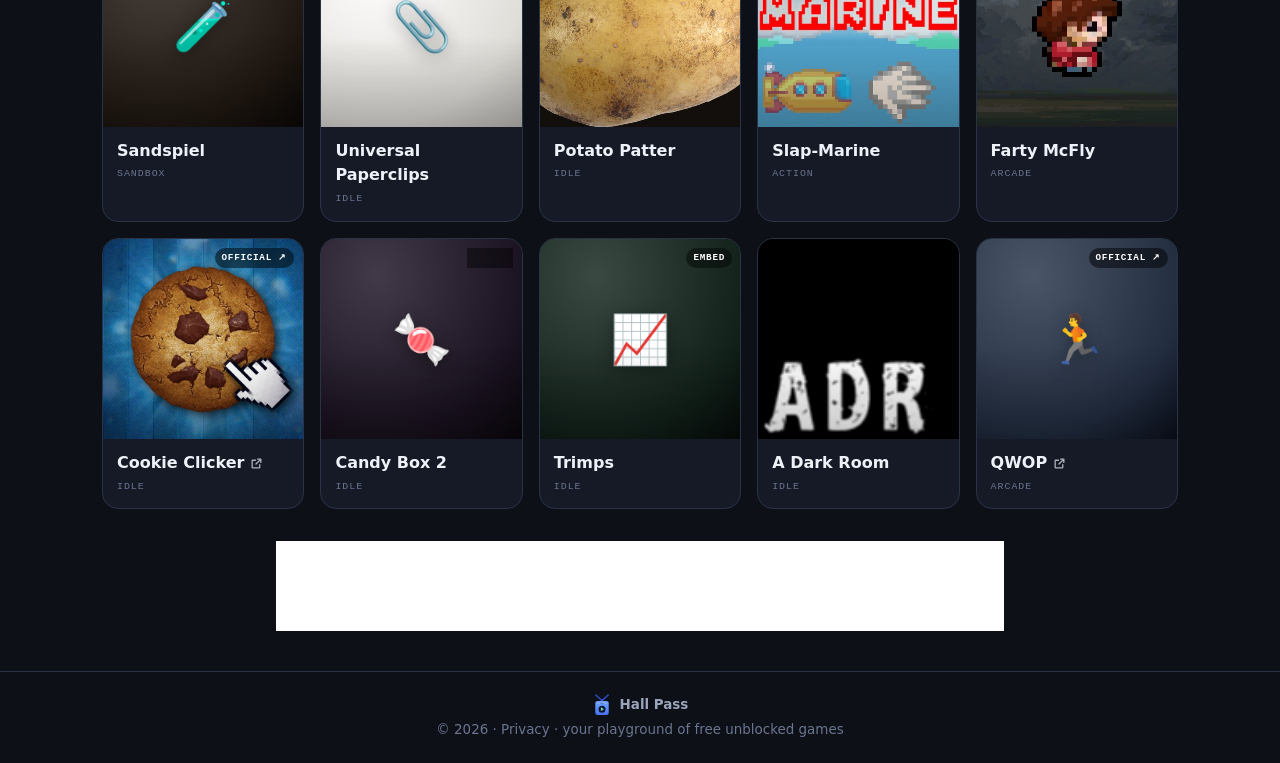
==== commit 5a595ce1: "Add Google Analytics (gtag.js G-C4CRZ1W2JN) to all pages Hall Pass's own GA4 data-stream tag, placed" ====
--- a/index.html
+++ b/index.html
@@ -1,6 +1,15 @@
 <!DOCTYPE html>
 <html lang="en">
 <head>
+  <!-- Google tag (gtag.js) — Google Analytics -->
+  <script async src="https://www.googletagmanager.com/gtag/js?id=G-C4CRZ1W2JN"></script>
+  <script>
+    window.dataLayer = window.dataLayer || [];
+    function gtag(){dataLayer.push(arguments);}
+    gtag('js', new Date());
+    gtag('config', 'G-C4CRZ1W2JN');
+  </script>
+
   <meta charset="UTF-8" />
   <meta name="viewport" content="width=device-width, initial-scale=1.0" />
 
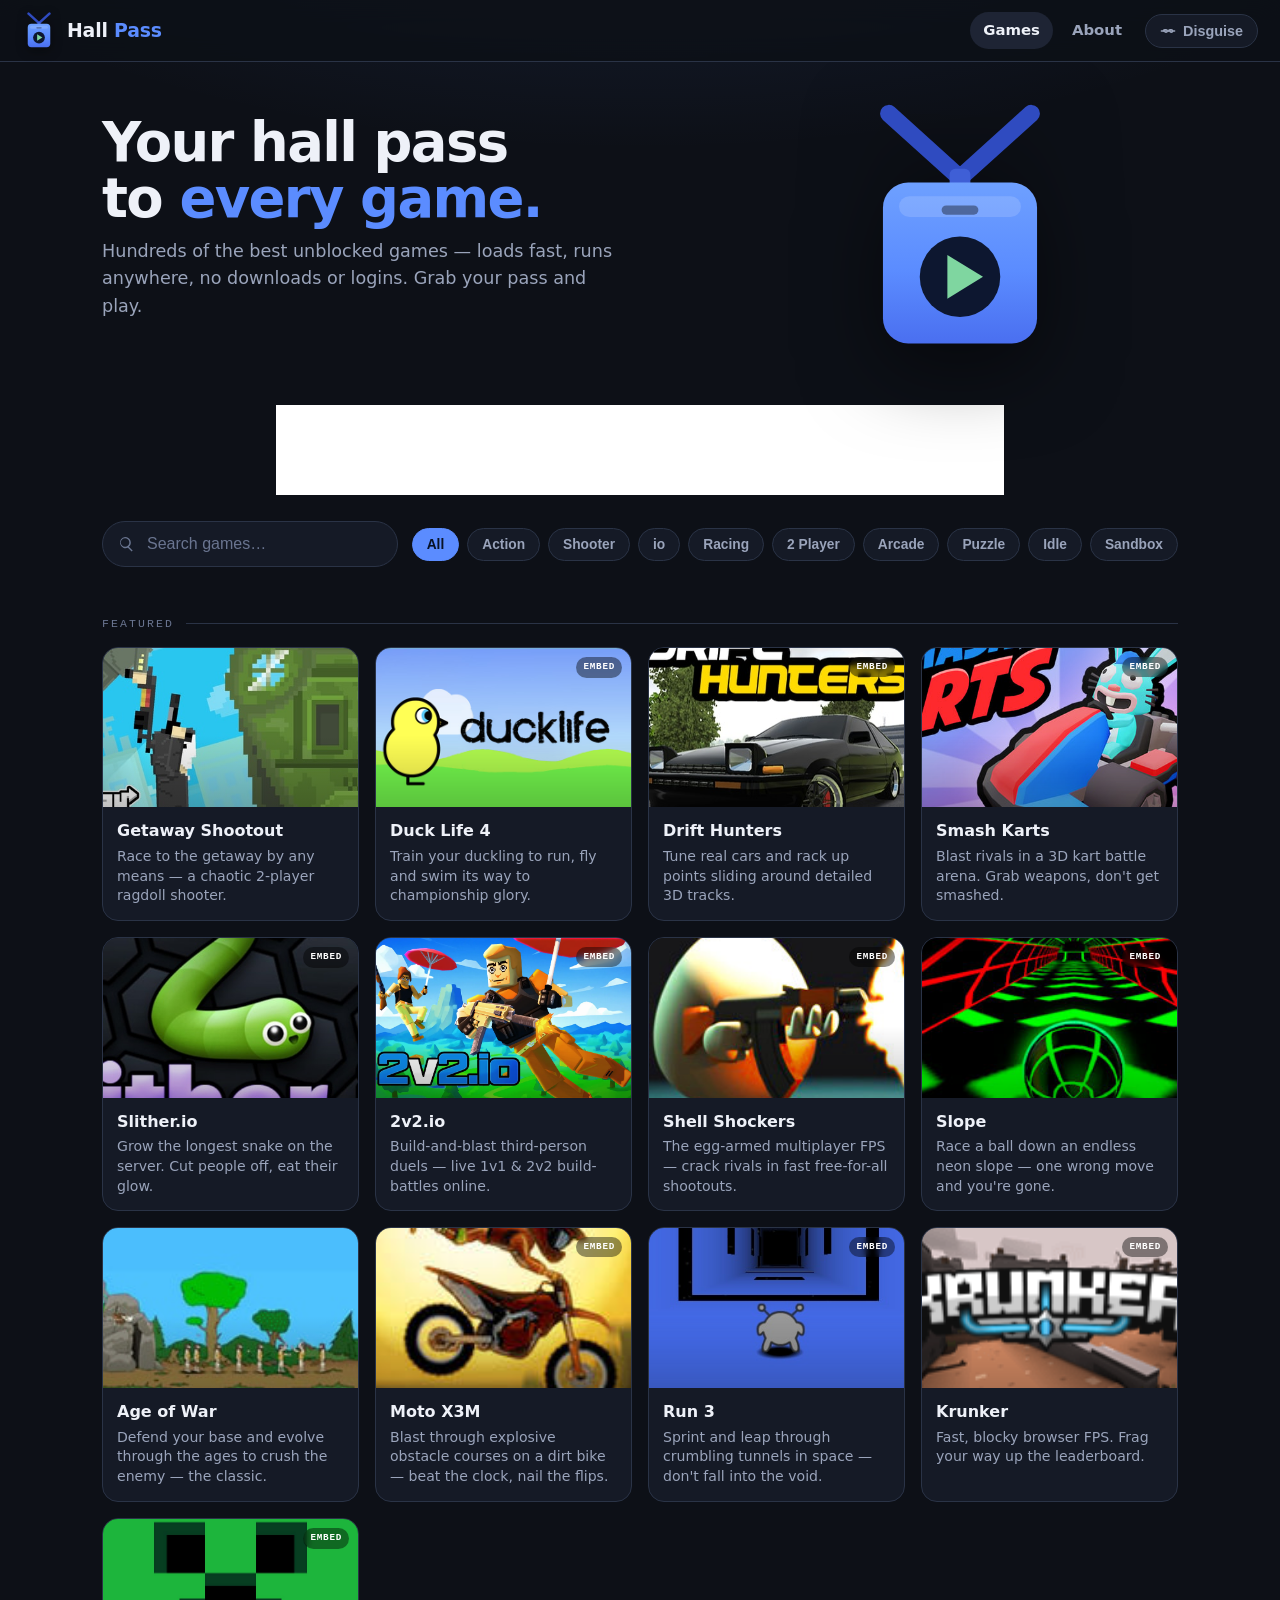
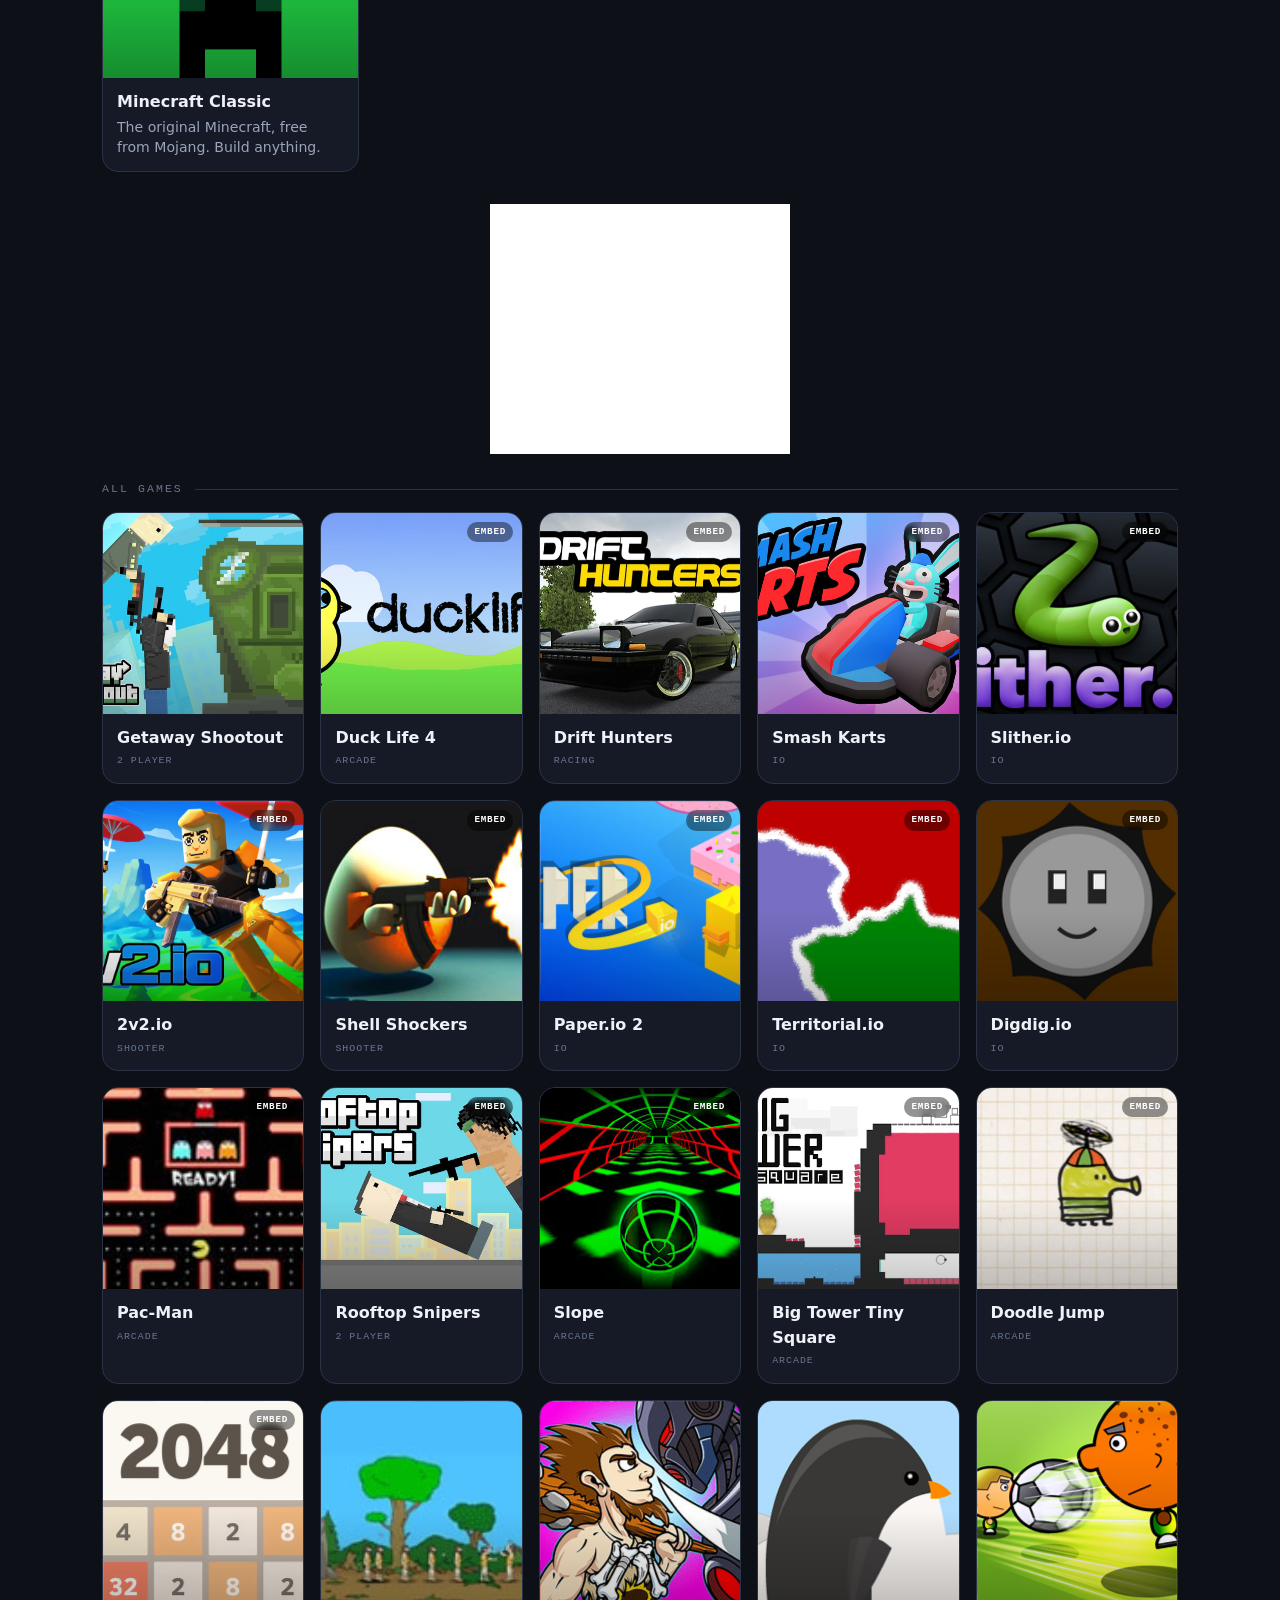
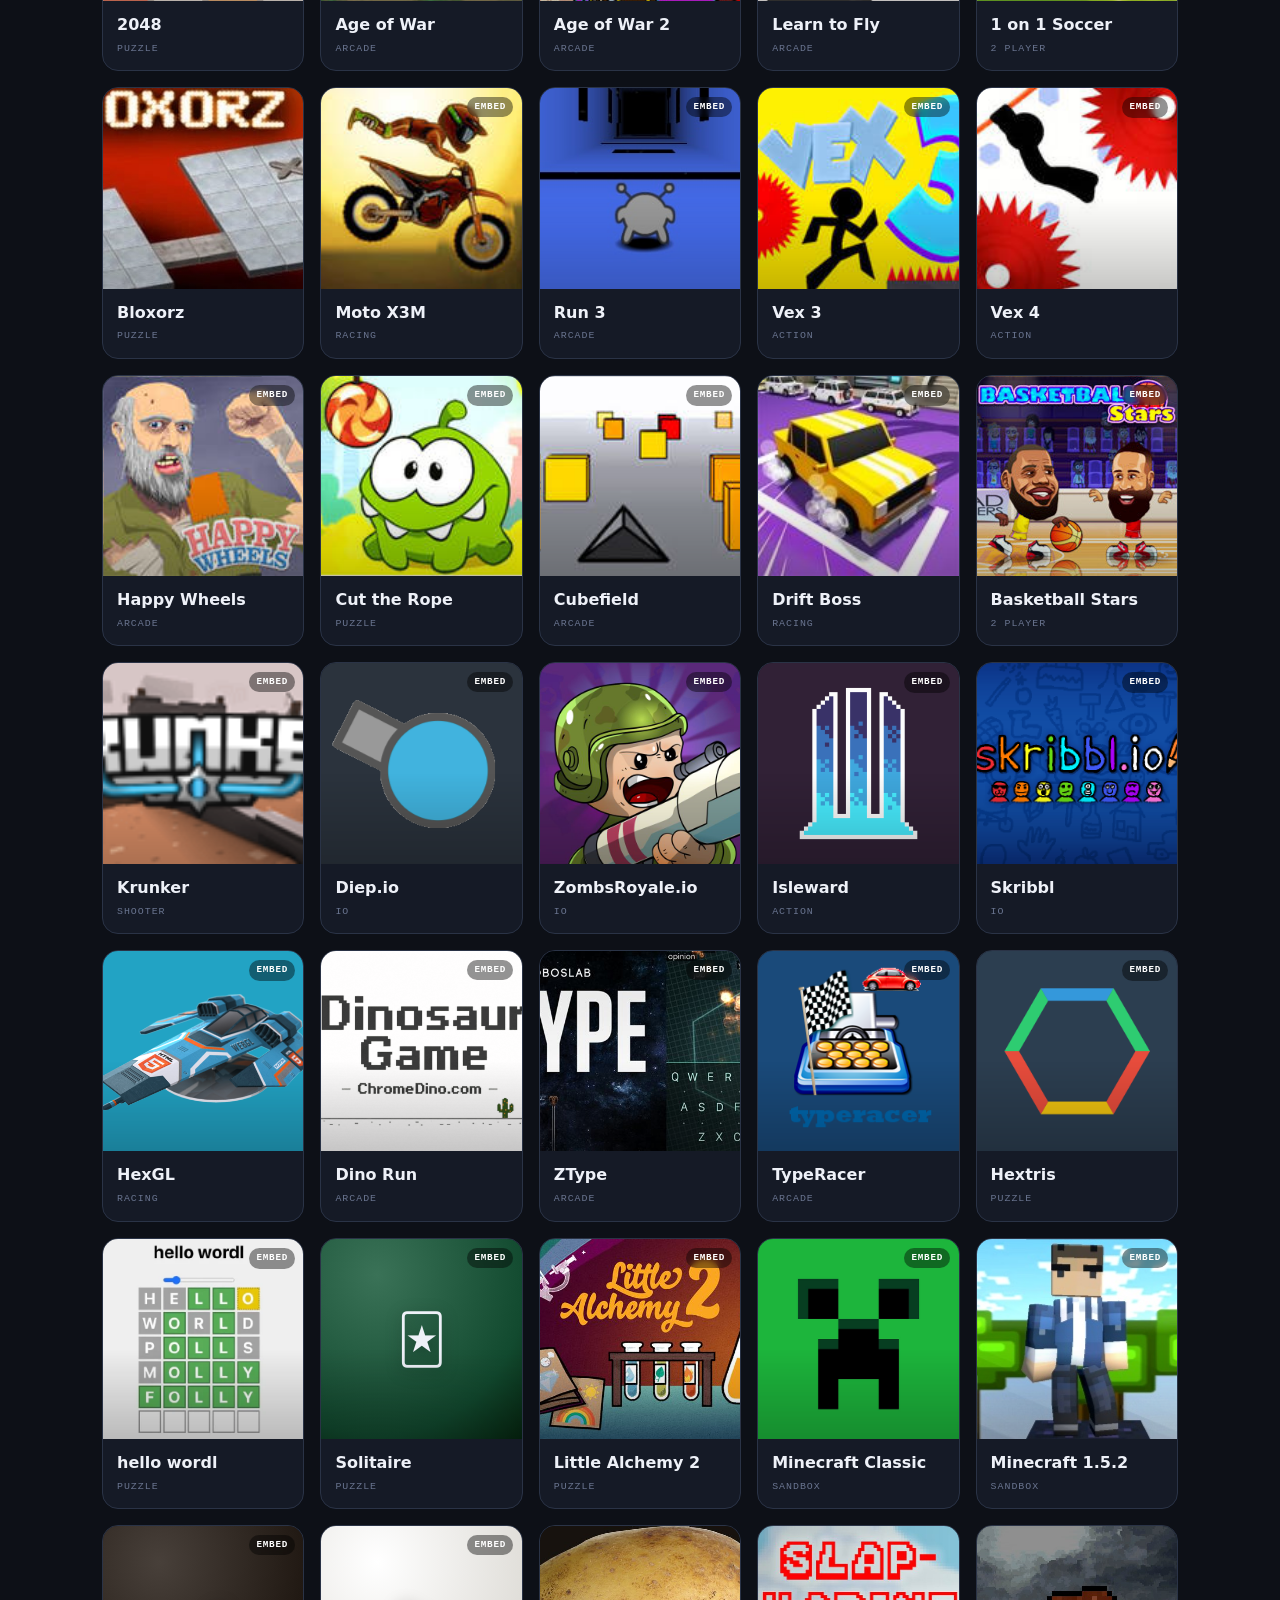
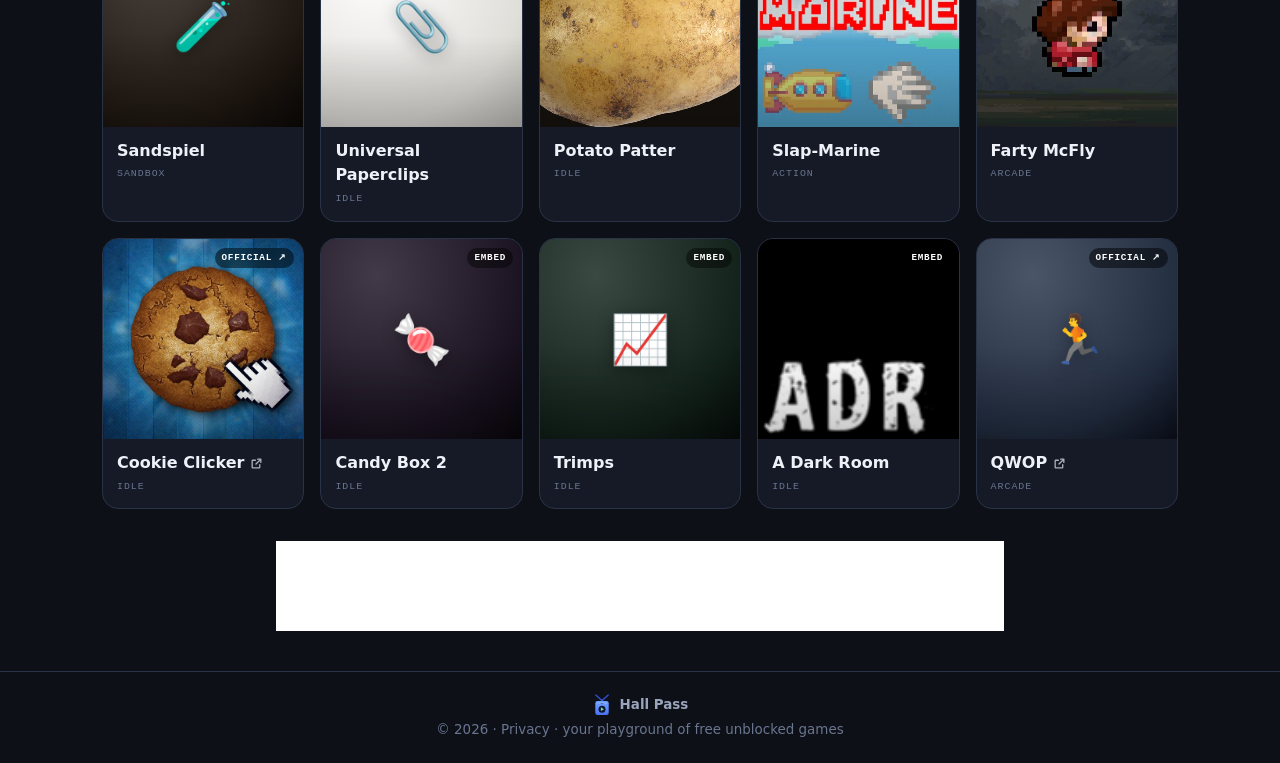
==== commit 76361265: "SEO push: target "<game> unblocked" + add real on-page content to game pages Game pages were thin if" ====
--- a/index.html
+++ b/index.html
@@ -39,7 +39,7 @@
   <link rel="icon" href="assets/logo.svg" />
   <link rel="apple-touch-icon" href="assets/logo.svg" />
   <link rel="manifest" href="manifest.webmanifest" />
-  <link rel="stylesheet" href="css/styles.css?v=52" />
+  <link rel="stylesheet" href="css/styles.css?v=54" />
 
   <script type="application/ld+json">
   {
@@ -107,7 +107,7 @@
     <span>© <span id="year"></span> · <a href="privacy.html" style="color:inherit">Privacy</a> · your playground of free unblocked games</span>
   </footer>
 
-  <script src="js/catalog.js?v=53"></script>
+  <script src="js/catalog.js?v=54"></script>
   <script src="js/main.js?v=52"></script>
   <script src="js/ads.js?v=52"></script>
   <script src="js/disguise.js?v=2"></script>
--- a/css/styles.css
+++ b/css/styles.css
@@ -196,6 +196,17 @@
 .player-frame:fullscreen { border-radius: 0; aspect-ratio: auto; height: 100%; border: none; }
 .player-frame iframe { width: 100%; height: 100%; border: 0; display: block; }
 .player-tip { color: var(--faint); font-size: .82rem; margin-top: 12px; text-align: center; }
+
+/* Per-game info content below the player (About / How to play / FAQ) — SEO depth */
+.game-about { max-width: 820px; margin: 38px auto 0; padding: 0 4px; line-height: 1.6; color: var(--text); }
+.game-about:empty { display: none; }
+.game-about h2 { font-size: 1.12rem; margin: 24px 0 8px; color: var(--text); }
+.game-about h2:first-child { margin-top: 0; }
+.game-about p { margin: 0 0 12px; color: var(--muted); }
+.game-about details { border-top: 1px solid var(--line); padding: 11px 0; }
+.game-about summary { cursor: pointer; font-weight: 600; color: var(--text); list-style-position: inside; }
+.game-about summary::marker { color: var(--accent); }
+.game-about details p { margin: 8px 0 0; }
 .player-fallback {
   margin: 10px auto 0; text-align: center; font-size: .85rem; color: var(--muted);
   background: rgba(91,140,255,.08); border: 1px solid var(--line);
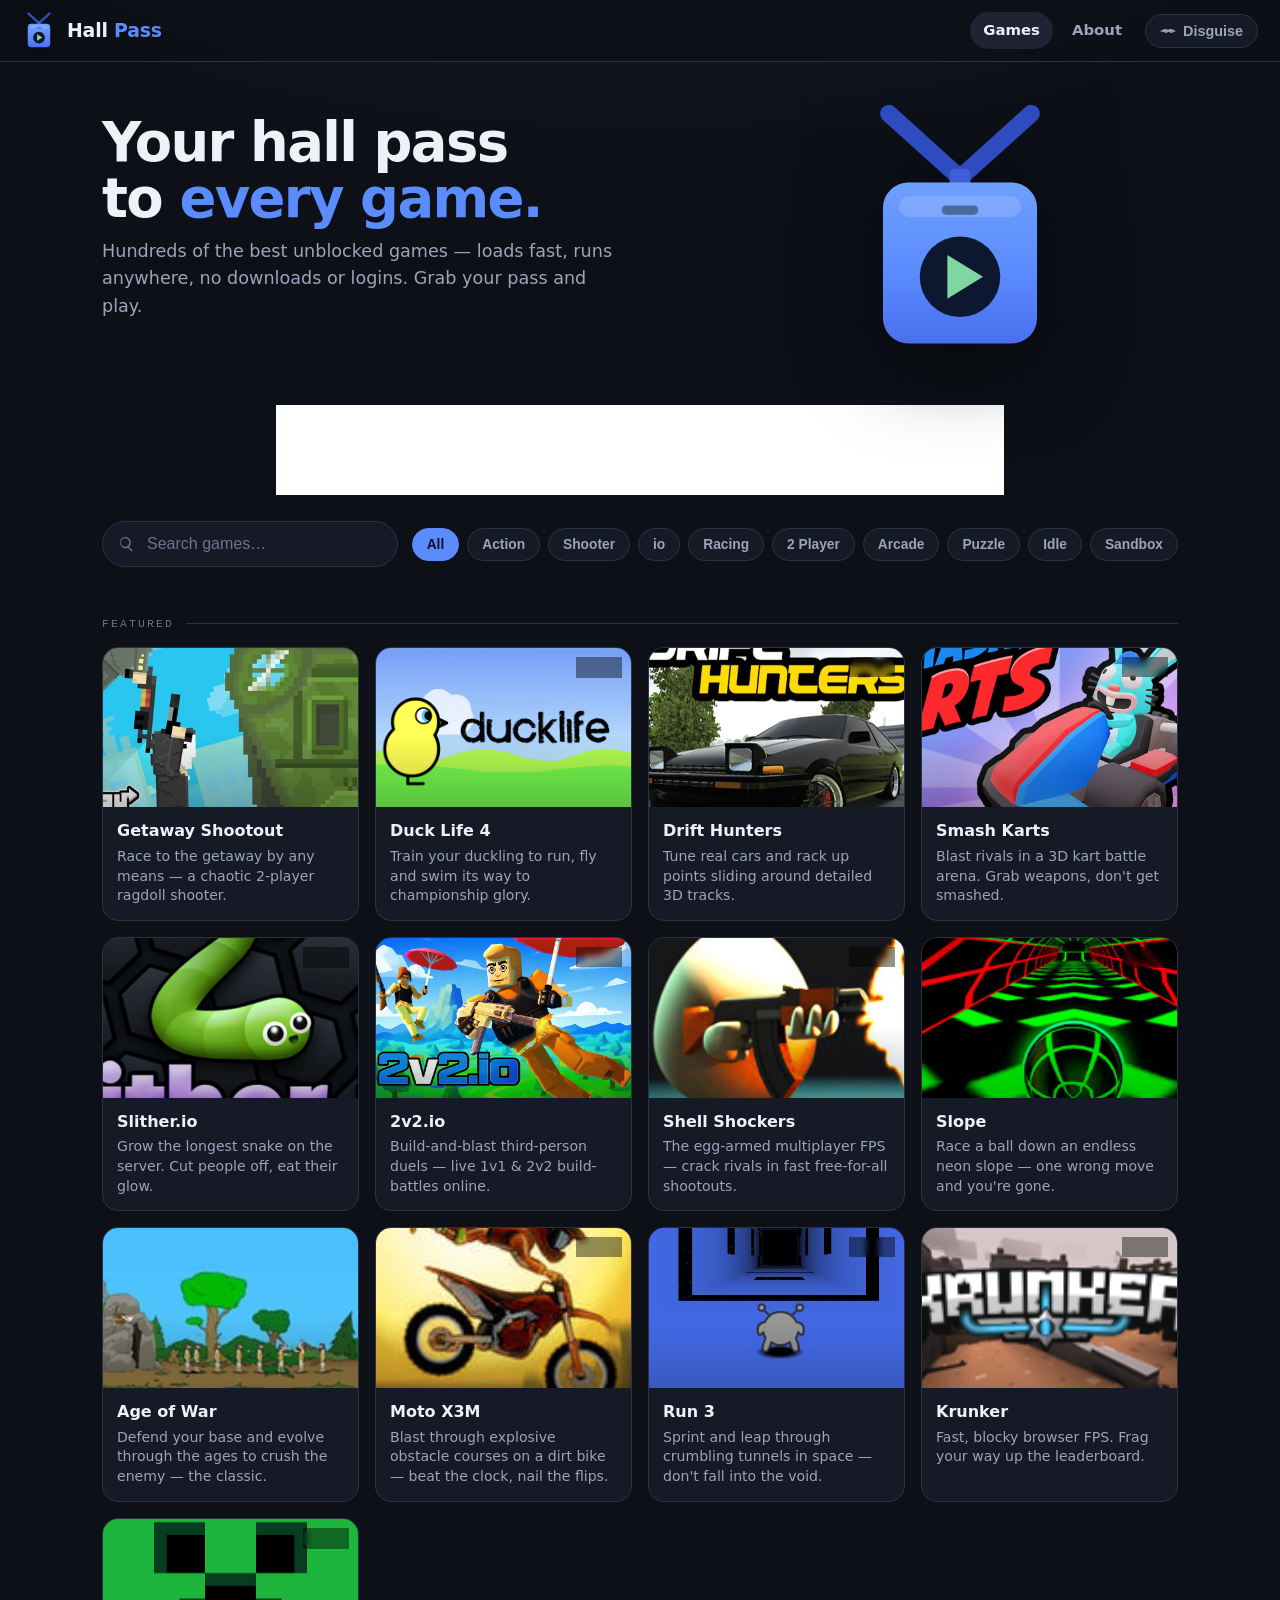
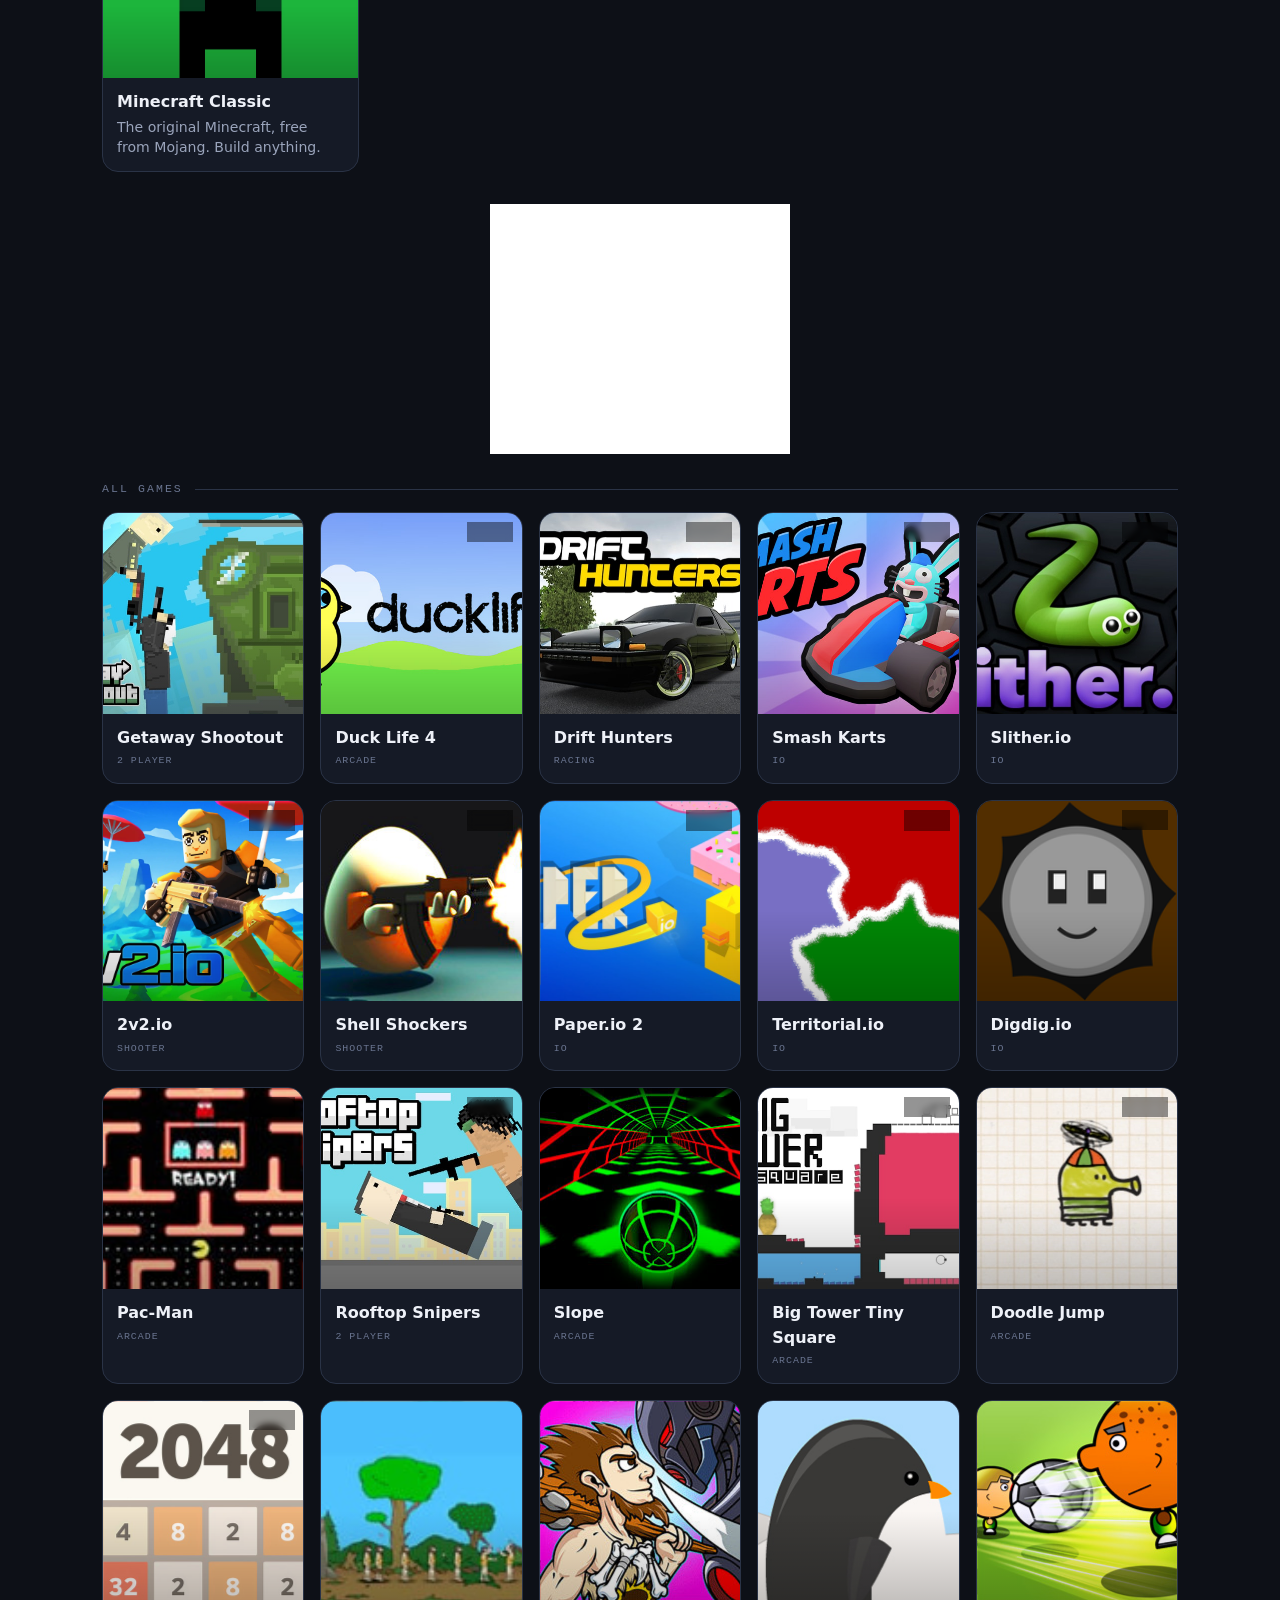
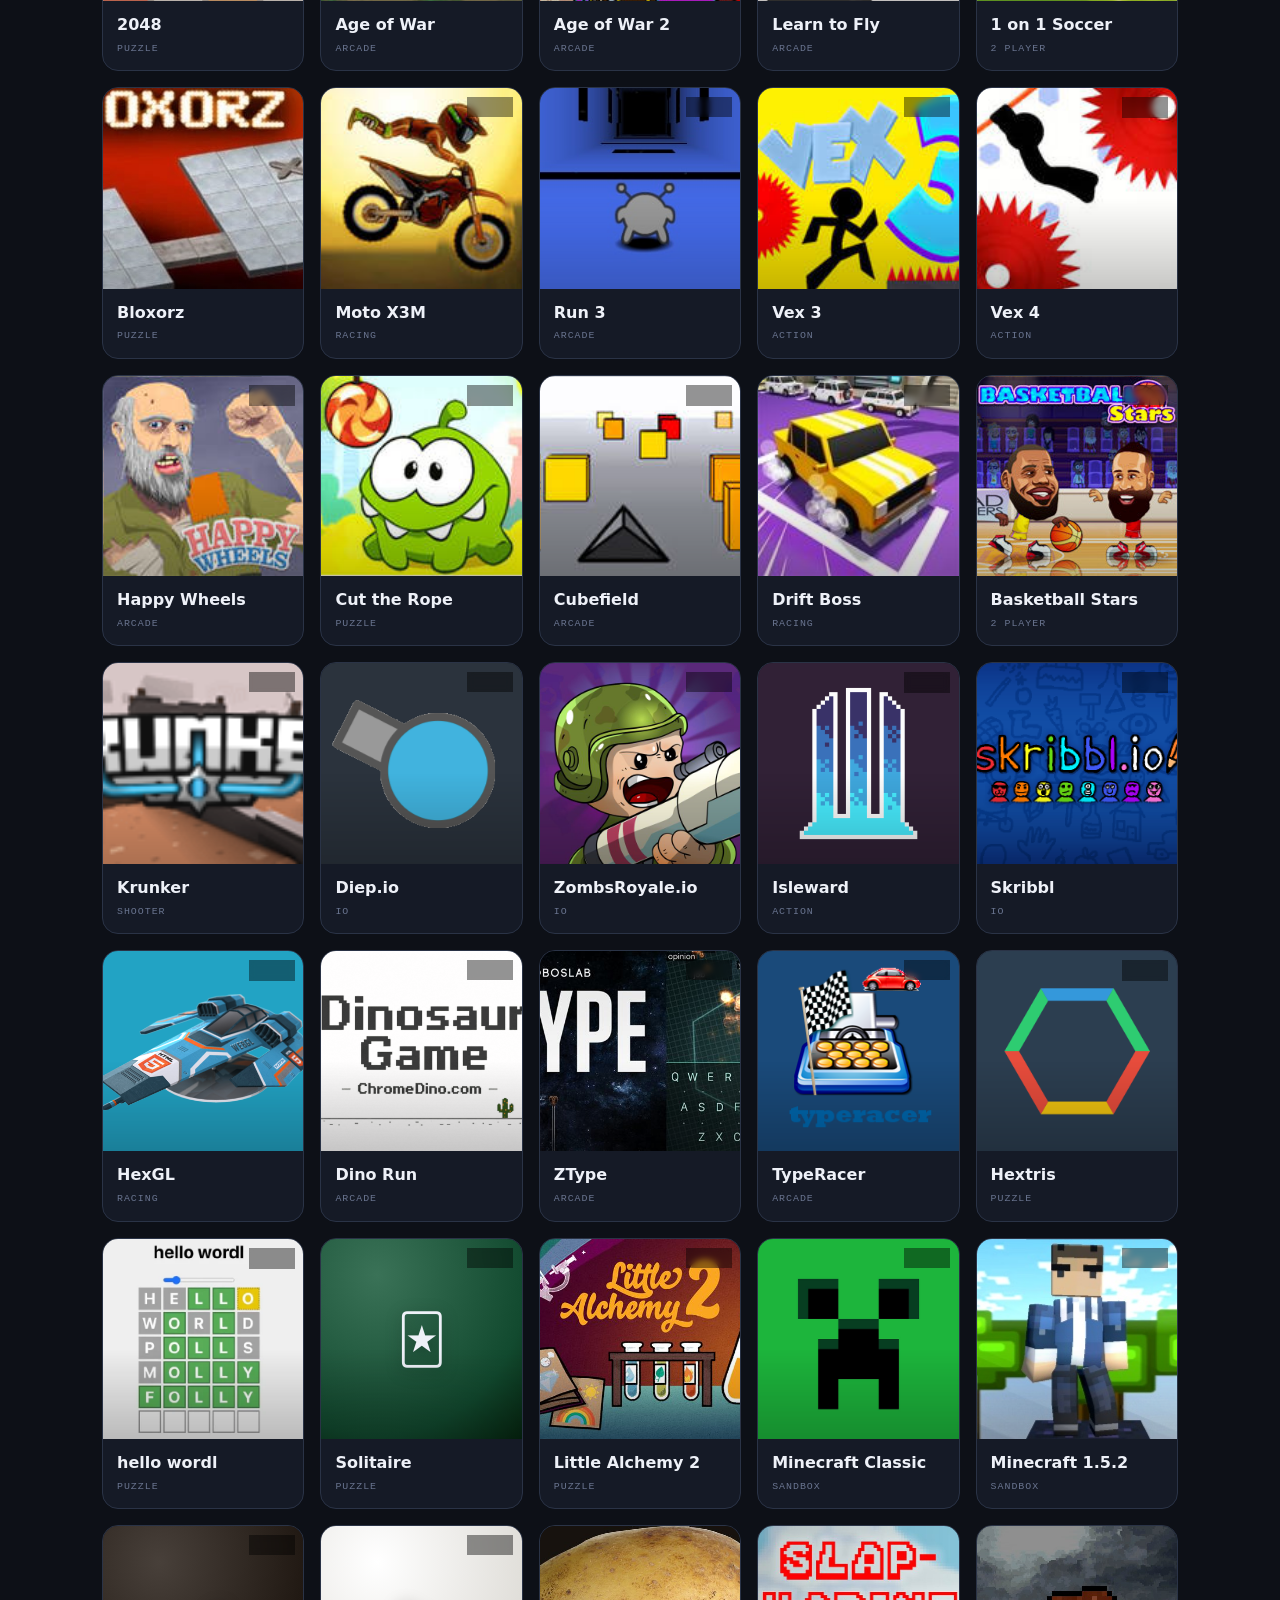
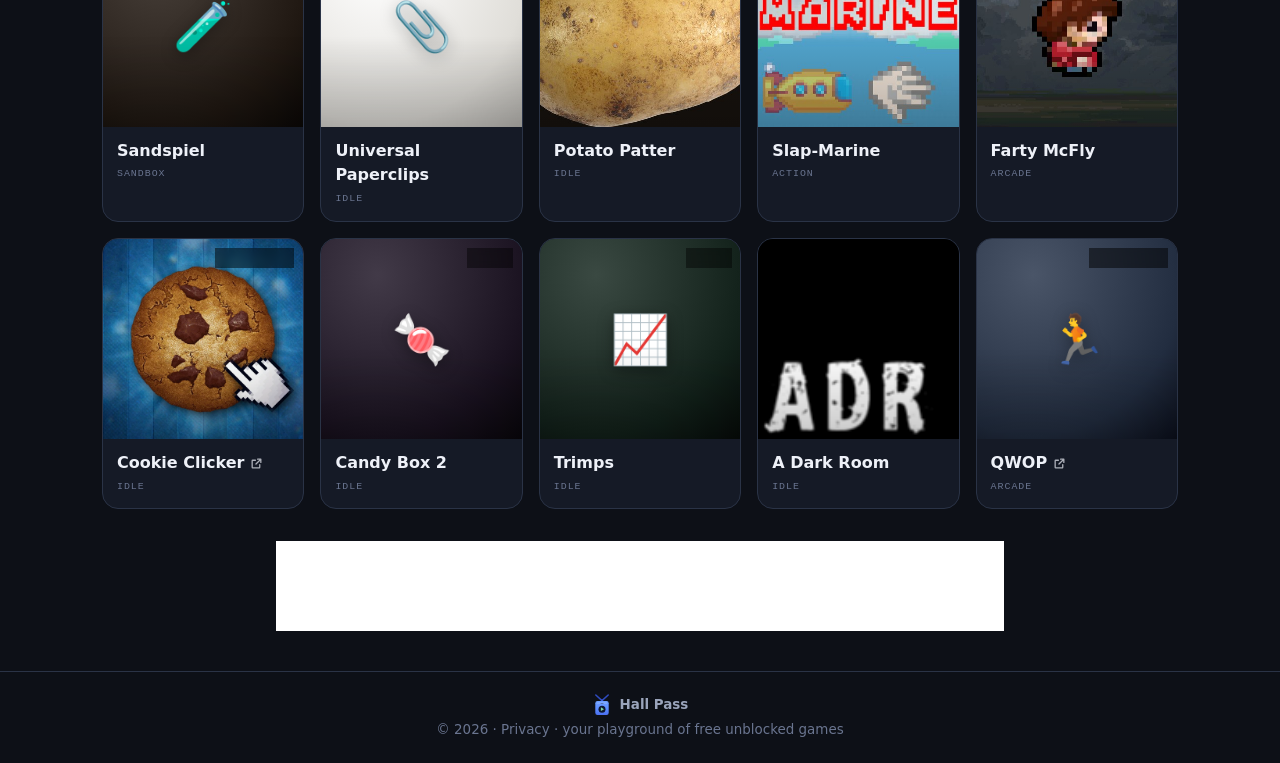
==== commit f829ed07: "Fix "Page with redirect": use extension-less canonical URLs everywhere The .html URLs 308-redirect t" ====
--- a/index.html
+++ b/index.html
@@ -108,7 +108,7 @@
   </footer>
 
   <script src="js/catalog.js?v=54"></script>
-  <script src="js/main.js?v=52"></script>
+  <script src="js/main.js?v=55"></script>
   <script src="js/ads.js?v=52"></script>
   <script src="js/disguise.js?v=2"></script>
 </body>
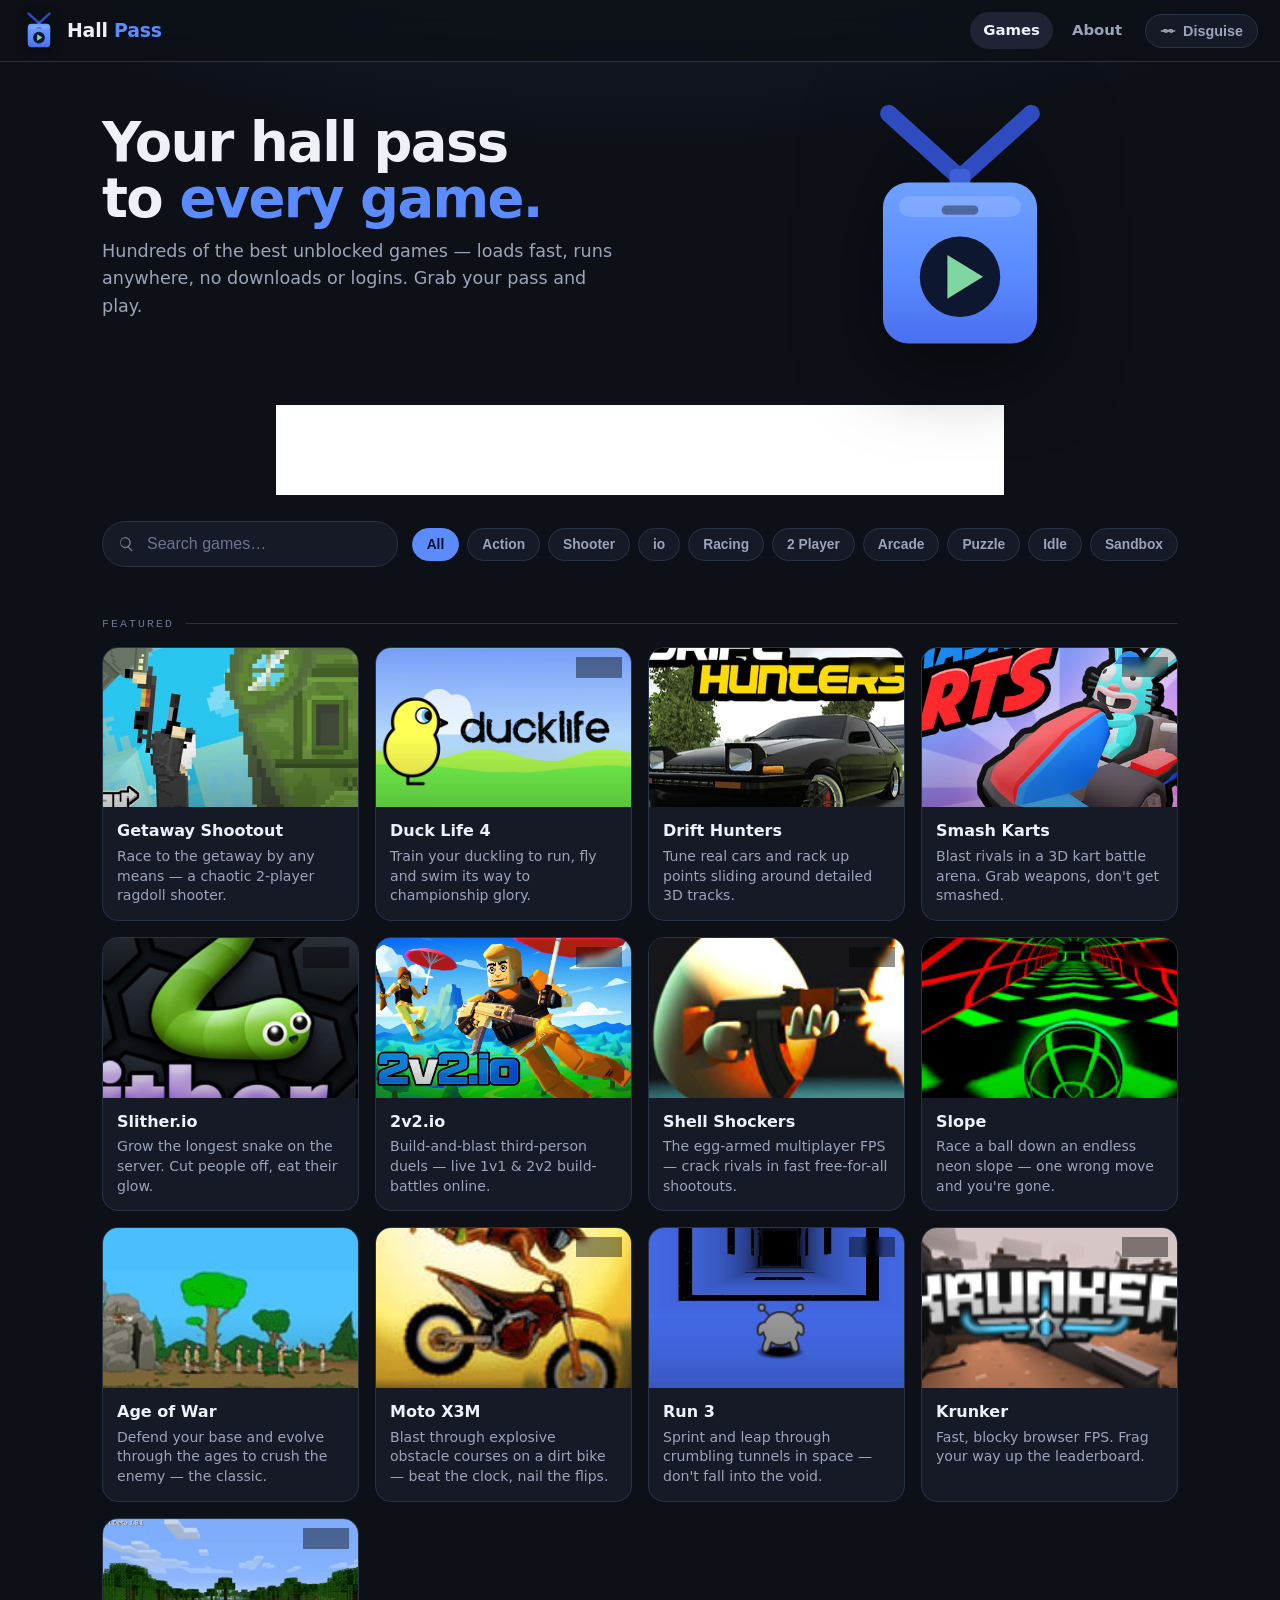
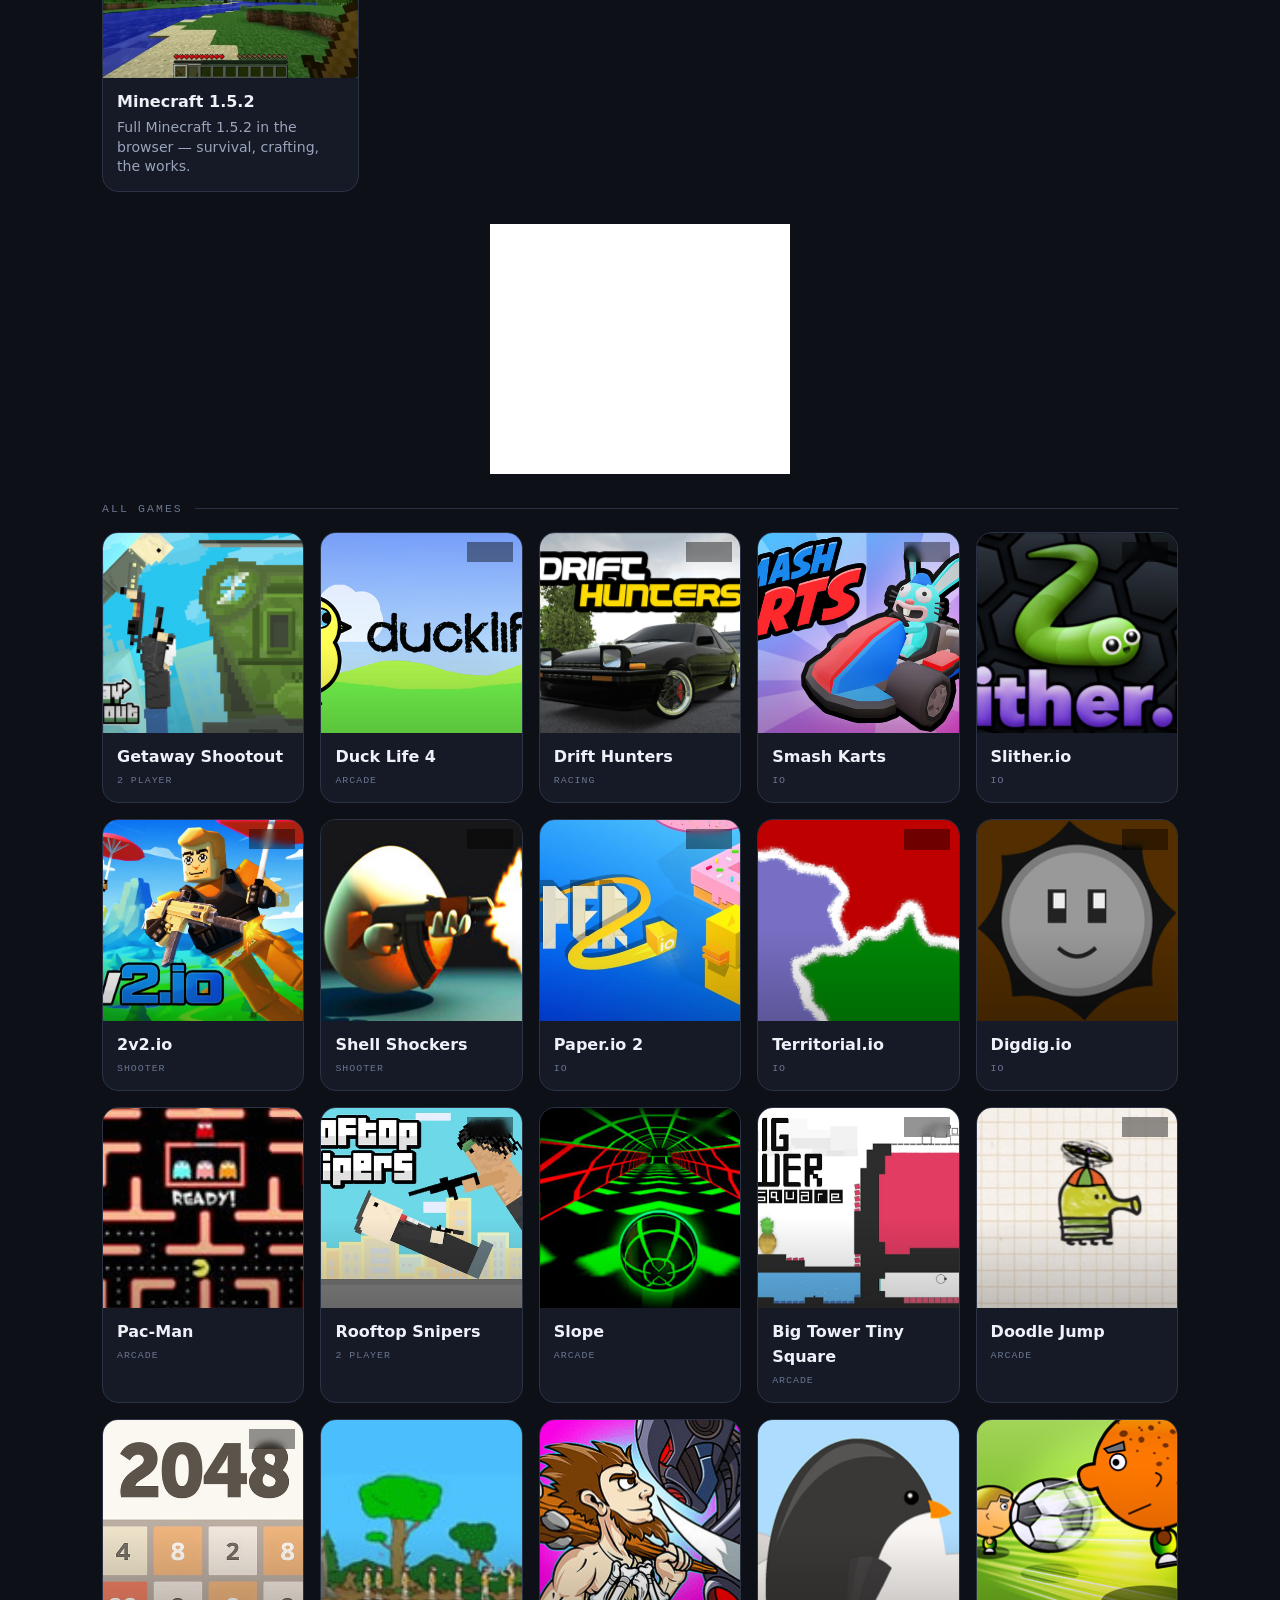
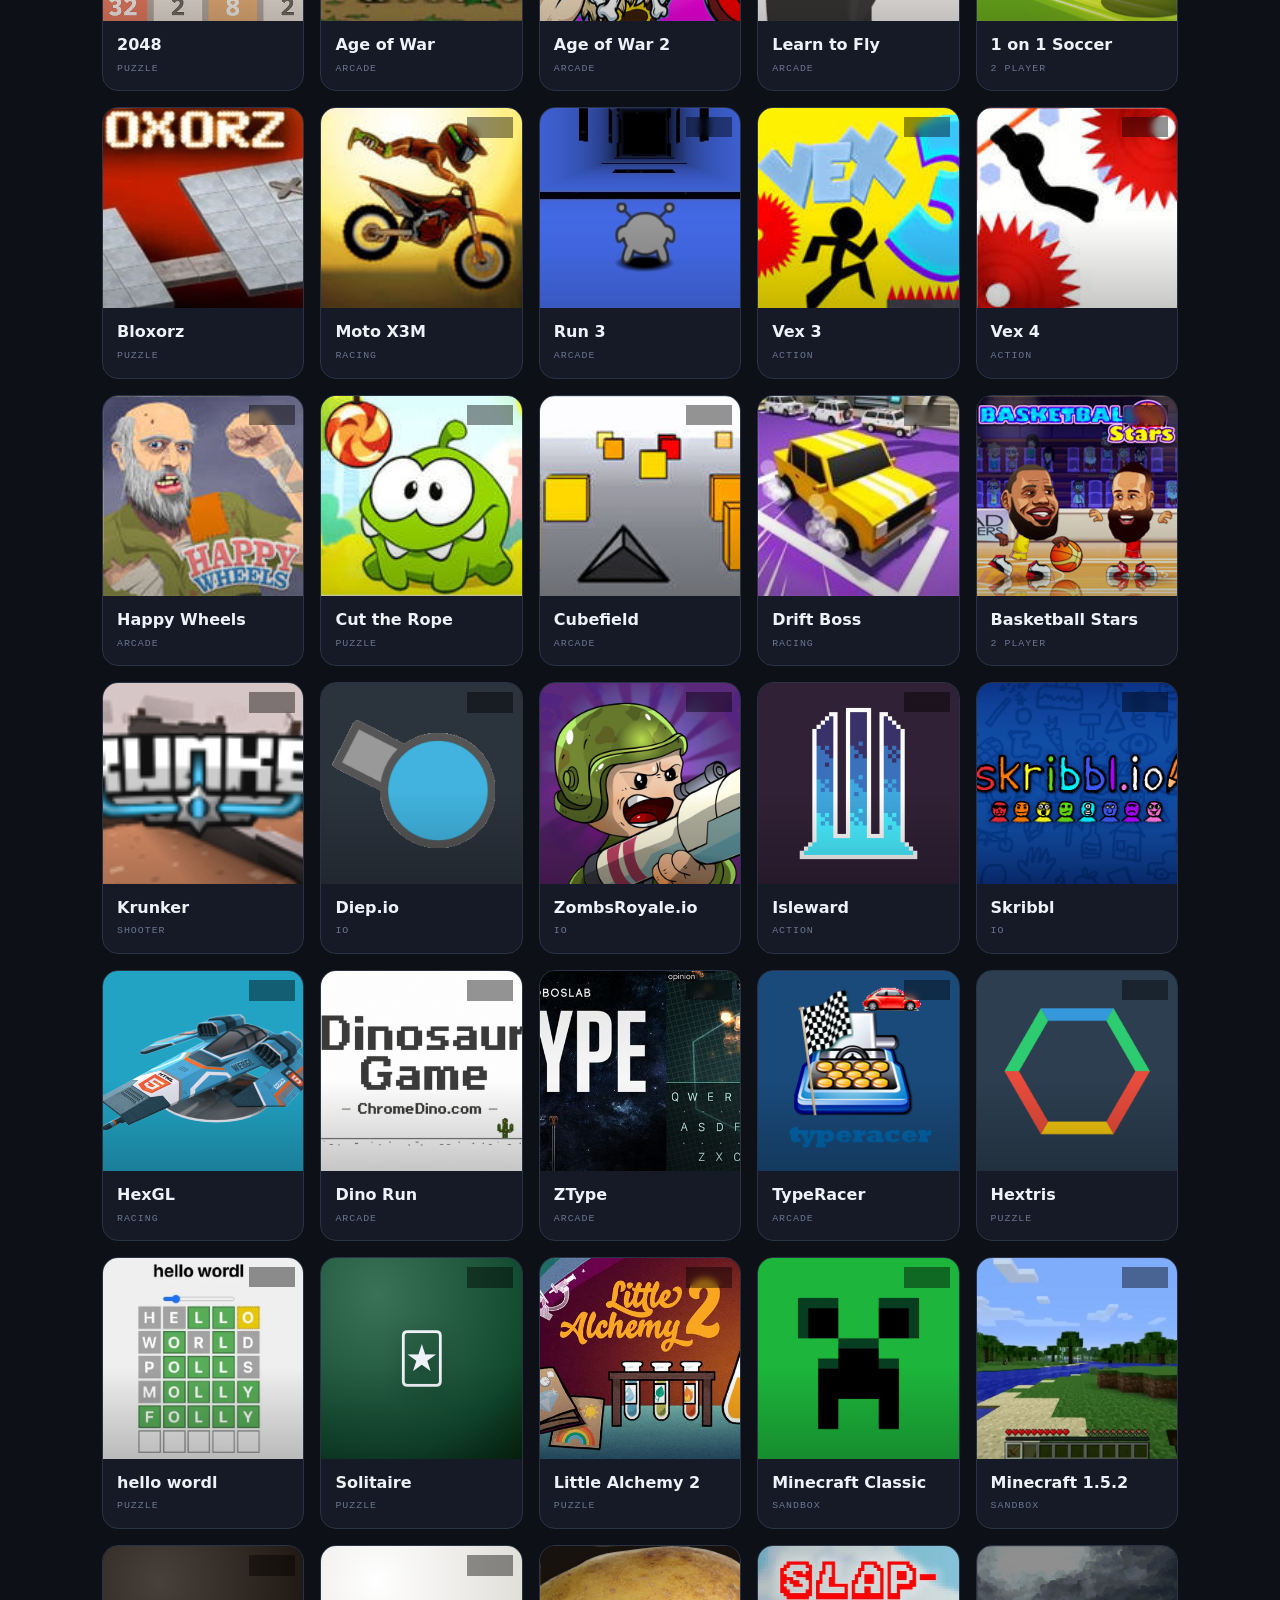
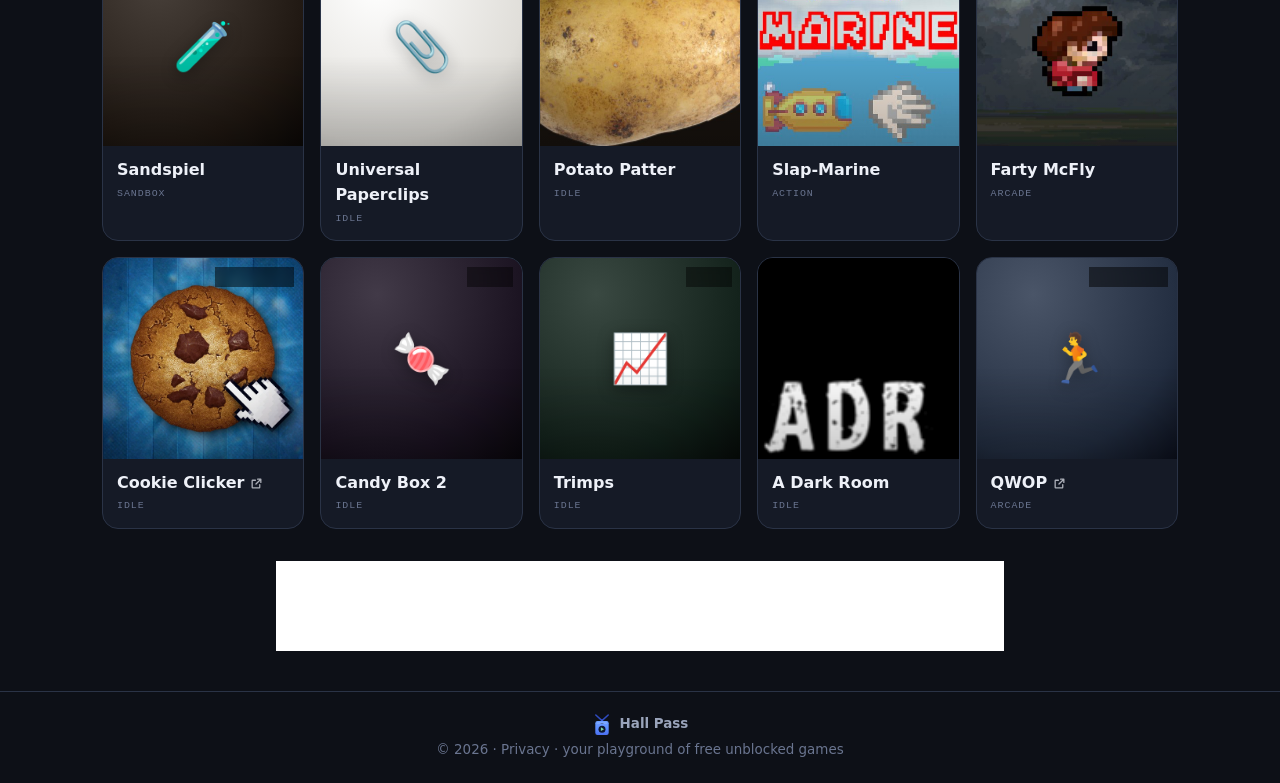
==== commit 6f8f2732: "Feature Minecraft 1.5.2 (not Classic) with a real gameplay screenshot Per request: promote Minecraft" ====
--- a/index.html
+++ b/index.html
@@ -107,7 +107,7 @@
     <span>© <span id="year"></span> · <a href="privacy.html" style="color:inherit">Privacy</a> · your playground of free unblocked games</span>
   </footer>
 
-  <script src="js/catalog.js?v=54"></script>
+  <script src="js/catalog.js?v=56"></script>
   <script src="js/main.js?v=55"></script>
   <script src="js/ads.js?v=52"></script>
   <script src="js/disguise.js?v=2"></script>
